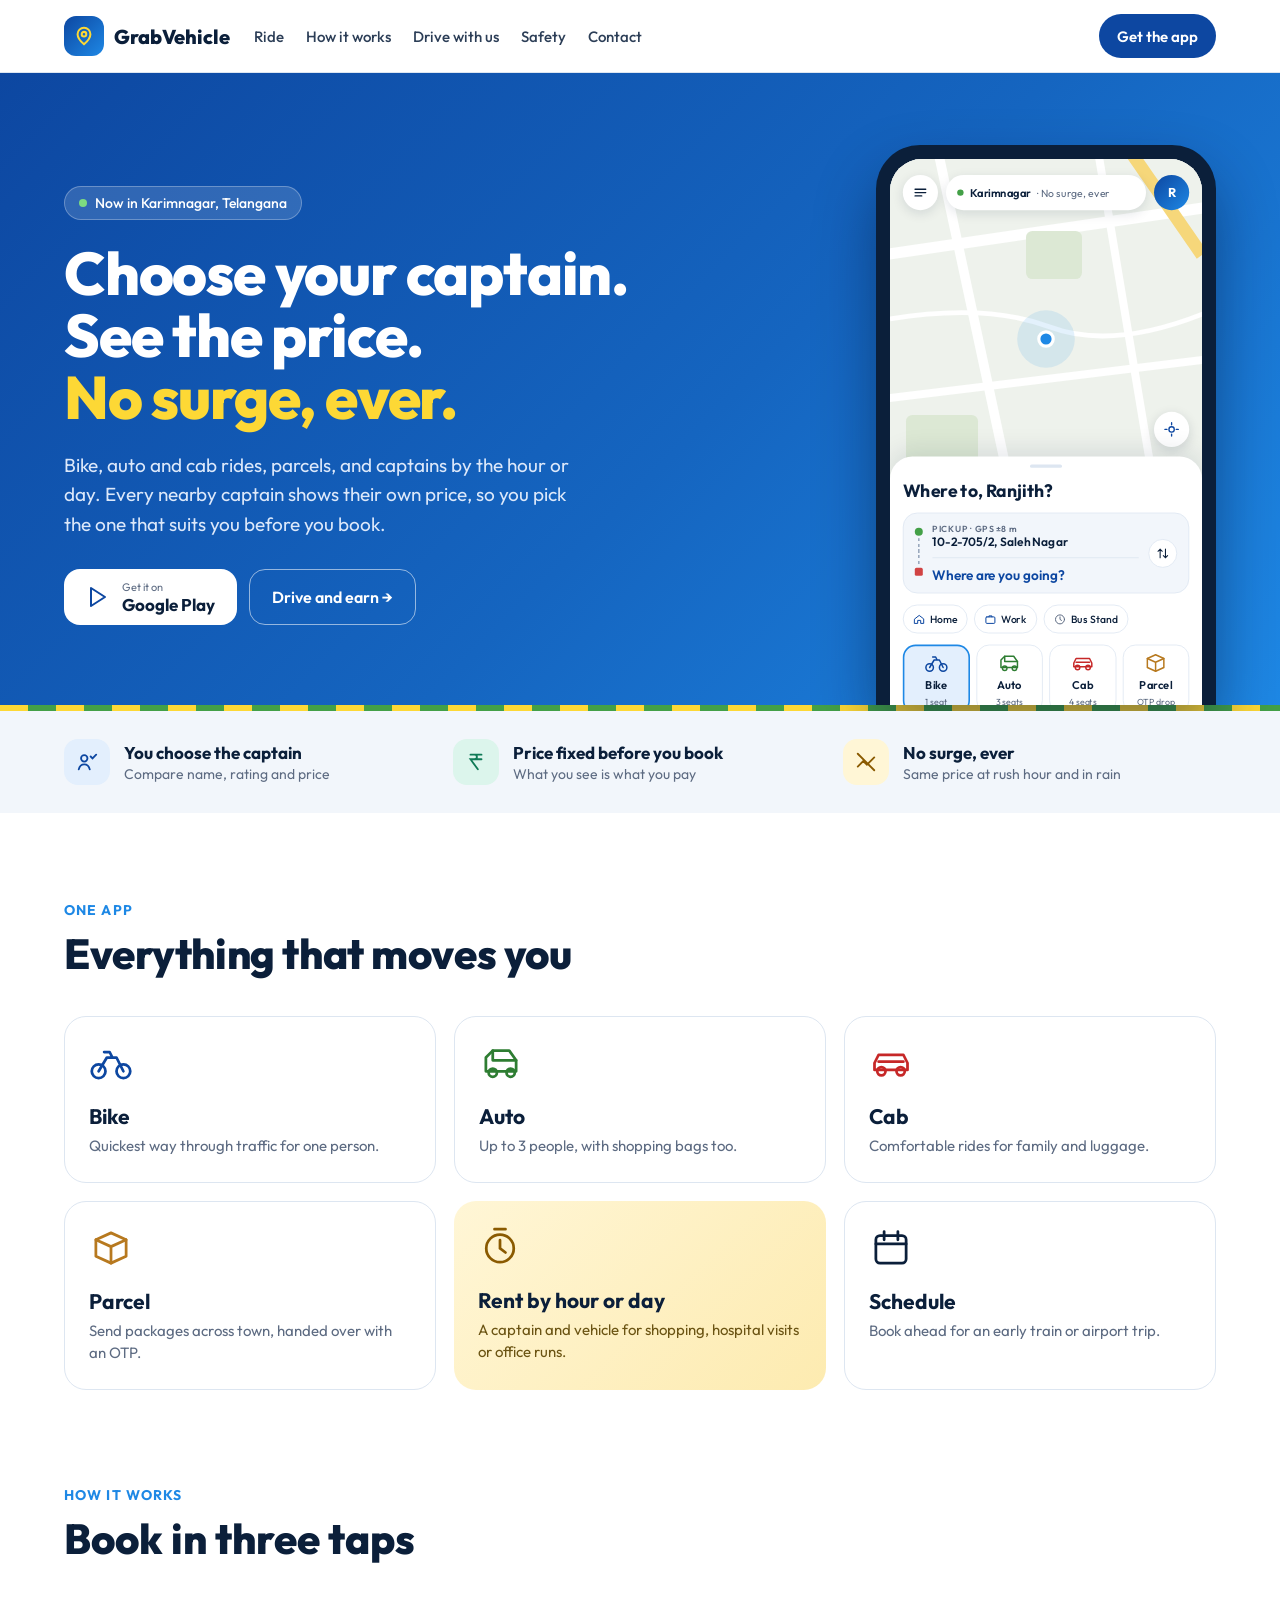
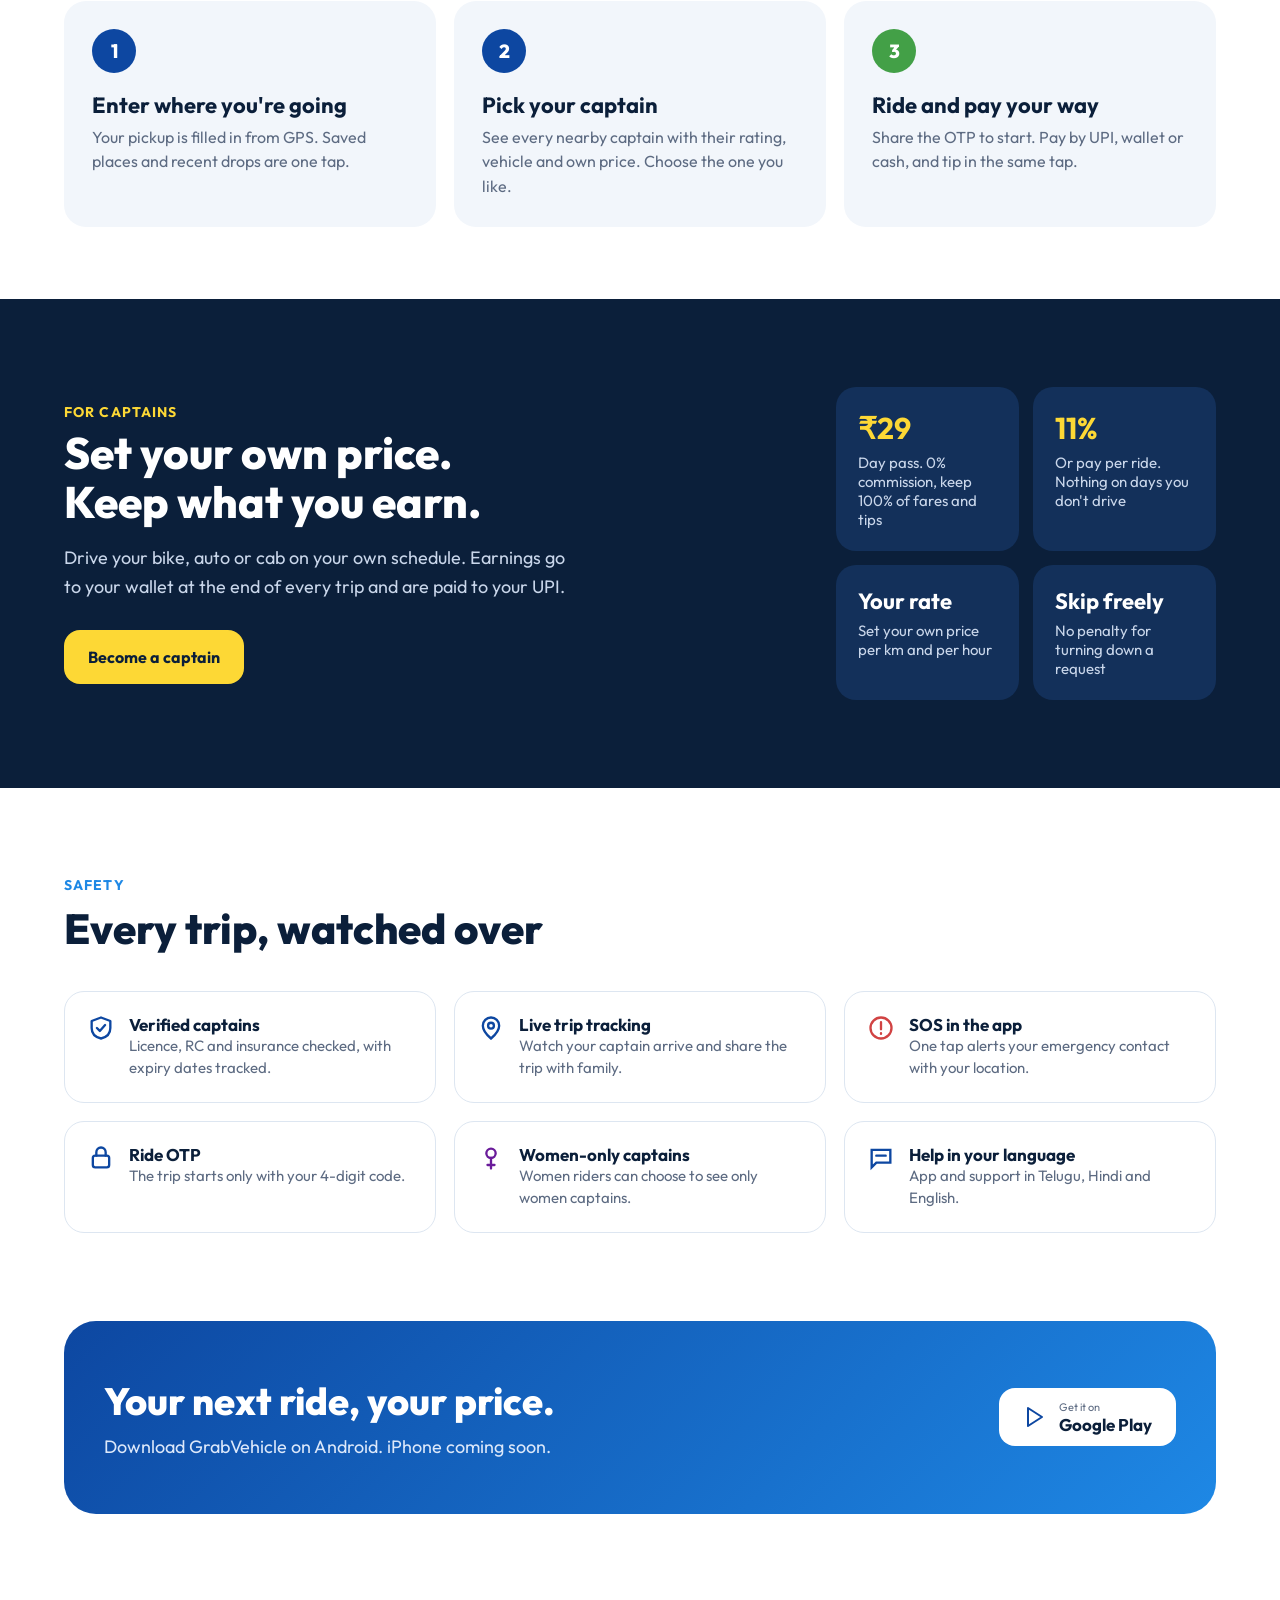
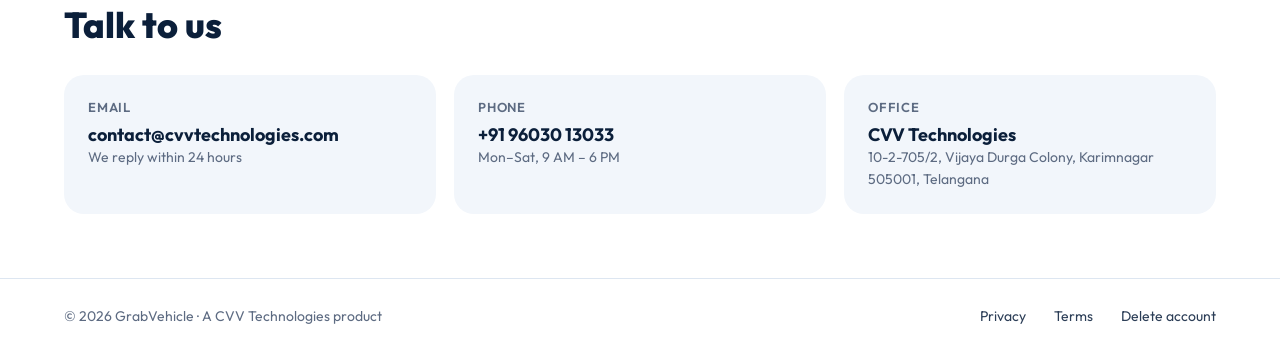
==== index.html @ 22716e47 "Add files via upload" ====
<!doctype html>
<html lang="en">
<head>
<meta charset="utf-8">
<meta name="viewport" content="width=device-width,initial-scale=1">
<title>GrabVehicle — choose your captain, see the price, no surge</title>
<meta name="description" content="Bike, auto and cab rides, parcels and captains by the hour or day in Karimnagar. Every captain shows their own price — no surge, ever.">
<meta property="og:title" content="GrabVehicle — choose your captain. No surge, ever.">
<meta property="og:description" content="Bike, auto, cab, parcel and hourly rentals in Karimnagar. See every captain's price before you book.">
<meta name="theme-color" content="#0D47A1">
<link rel="icon" href="data:image/svg+xml,%3Csvg xmlns='http://www.w3.org/2000/svg' viewBox='0 0 24 24'%3E%3Crect width='24' height='24' rx='6' fill='%230D47A1'/%3E%3Cpath d='M12 20s-6-5-6-9.5a6 6 0 0112 0C18 15 12 20 12 20z' fill='none' stroke='%23FDD835' stroke-width='2'/%3E%3C/svg%3E">
<link rel="preconnect" href="https://fonts.googleapis.com">
<link href="https://fonts.googleapis.com/css2?family=Outfit:wght@400;500;600;700;800&amp;display=swap" rel="stylesheet">
<style>
*{box-sizing:border-box}
html{scroll-behavior:smooth}
body{margin:0;background:#fff}
a{color:#0D47A1}a:hover{color:#0B1F3A}
a:focus-visible{outline:3px solid #FDD835;outline-offset:2px}
section[id]{scroll-margin-top:76px}
@media (max-width:720px){
  h1{font-size:40px!important}
  h2{font-size:32px!important}
  header nav{order:3;width:100%;gap:16px!important;overflow-x:auto;flex-wrap:nowrap!important}
  #download>div{padding:36px 24px!important}
}
</style>
</head>
<body>
<div style="font-family: Outfit, sans-serif; color: #0B1F3A; background: #FFFFFF; min-height: 100vh;">

  <!-- ===== NAV ===== -->
  <header style="position: sticky; top: 0; z-index: 5; background: rgba(255,255,255,.94); border-bottom: 1px solid #DDE6F1; backdrop-filter: blur(8px);">
    <div style="max-width: 1200px; margin: 0 auto; padding: 14px 24px; display: flex; align-items: center; gap: 24px; flex-wrap: wrap;">
      <a href="#home" style="display: flex; align-items: center; gap: 10px; text-decoration: none; color: #0B1F3A;">
        <span style="width: 40px; height: 40px; border-radius: 12px; background: linear-gradient(135deg,#0D47A1,#1E88E5); display: flex; align-items: center; justify-content: center;">
          <svg width="22" height="22" viewBox="0 0 24 24" fill="none" stroke="#FDD835" stroke-width="2.2" stroke-linecap="round" aria-hidden="true"><path d="M12 21s-7-6-7-11a7 7 0 0114 0c0 5-7 11-7 11z"></path><circle cx="12" cy="10" r="2.5"></circle></svg></span>
        <b style="font-size: 20px; font-weight: 800;">GrabVehicle</b></a>
      <nav aria-label="Main" style="display: flex; gap: 22px; flex-wrap: wrap; flex-grow: 1; font-size: 15px; font-weight: 500;">
        <a href="#services" style="text-decoration: none; color: #2C3E57;">Ride</a>
        <a href="#how" style="text-decoration: none; color: #2C3E57;">How it works</a>
        <a href="#captains" style="text-decoration: none; color: #2C3E57;">Drive with us</a>
        <a href="#safety" style="text-decoration: none; color: #2C3E57;">Safety</a>
        <a href="#contact" style="text-decoration: none; color: #2C3E57;">Contact</a>
      </nav>
      <a href="https://play.google.com/store/apps/details?id=com.cvv.grab_vehicle" style="height: 44px; padding: 0 18px; border-radius: 22px; background: #0D47A1; color: #FFFFFF; text-decoration: none; font-weight: 600; font-size: 15px; display: flex; align-items: center;">Get the app</a>
    </div>
  </header>

  <!-- ===== HERO ===== -->
  <section id="home" style="background: linear-gradient(135deg,#0D47A1 0%,#1565C0 55%,#1E88E5 100%); color: #FFFFFF; position: relative; overflow: hidden;">
    <div style="max-width: 1200px; margin: 0 auto; padding: 72px 24px 0; display: flex; flex-wrap: wrap; gap: 48px; align-items: flex-end;">
      <div style="flex: 999 1 460px; min-width: 0; padding-bottom: 80px;">
        <div style="display: inline-flex; align-items: center; gap: 8px; height: 34px; padding: 0 14px; border-radius: 17px; background: rgba(255,255,255,.14); border: 1px solid rgba(255,255,255,.28); font-size: 14px; font-weight: 500;">
          <span style="width: 8px; height: 8px; border-radius: 4px; background: #7CDB80;"></span>Now in Karimnagar, Telangana</div>
        <h1 style="margin: 22px 0 0; font-size: 60px; line-height: 1.04; font-weight: 800; letter-spacing: -.02em;">Choose your captain.<br>See the price.<br><span style="color: #FDD835;">No surge, ever.</span></h1>
        <p style="margin: 22px 0 0; font-size: 19px; line-height: 1.55; color: #DCE8FA; max-width: 520px;">Bike, auto and cab rides, parcels, and captains by the hour or day. Every nearby captain shows their own price, so you pick the one that suits you before you book.</p>
        <div style="display: flex; gap: 12px; flex-wrap: wrap; margin-top: 30px;">
          <a href="https://play.google.com/store/apps/details?id=com.cvv.grab_vehicle" style="height: 56px; padding: 0 22px; border-radius: 16px; background: #FFFFFF; color: #0B1F3A; text-decoration: none; display: flex; align-items: center; gap: 12px;">
            <svg width="24" height="24" viewBox="0 0 24 24" fill="none" stroke="#0D47A1" stroke-width="2" stroke-linejoin="round" aria-hidden="true"><path d="M5 3l14 9-14 9z"></path></svg>
            <span><span style="display: block; font-size: 11px; color: #5D6B82;">Get it on</span><b style="font-size: 17px;">Google Play</b></span></a>
          <a href="#captains" style="height: 56px; padding: 0 22px; border-radius: 16px; border: 1.5px solid rgba(255,255,255,.55); color: #FFFFFF; text-decoration: none; display: flex; align-items: center; font-weight: 600; font-size: 16px;">Drive and earn →</a>
        </div>
      </div>
      <div style="flex: 1 1 320px; display: flex; justify-content: center;">
        <div style="width: 340px; height: 560px; border-radius: 44px 44px 0 0; background: #0B1F3A; padding: 14px 14px 0; box-sizing: border-box; box-shadow: 0 30px 60px rgba(4,20,50,.45); overflow: hidden;">
          <div style="width: 312px; height: 546px; border-radius: 32px 32px 0 0; overflow: hidden; position: relative;">
            <div style="width: 390px; height: 844px; transform: scale(.8); transform-origin: top left;">
              <div aria-hidden="true"><div style="width: 390px; height: 844px; position: relative; overflow: hidden; background: #E9EEF5; font-family: Outfit, sans-serif; color: #0B1F3A;">

  <!-- map -->
  <div style="position: absolute; left: 0; top: 0; width: 390px; height: 400px; background: #E6ECE4;">
    <svg width="390" height="400" viewBox="0 0 390 400" aria-hidden="true" style="display: block;">
      <rect width="390" height="400" fill="#EEF2EC"></rect>
      <path d="M-10 120 L400 60" stroke="#FFFFFF" stroke-width="14"></path>
      <path d="M60 -10 L150 410" stroke="#FFFFFF" stroke-width="12"></path>
      <path d="M-10 300 L400 250" stroke="#FFFFFF" stroke-width="10"></path>
      <path d="M260 -10 L330 410" stroke="#FFFFFF" stroke-width="10"></path>
      <path d="M300 -10 L390 120" stroke="#F6D77A" stroke-width="16"></path>
      <path d="M0 200 Q120 180 200 210 T400 190" stroke="#FFFFFF" stroke-width="6" fill="none"></path>
      <rect x="170" y="90" width="70" height="60" rx="8" fill="#DCE8D4"></rect>
      <rect x="20" y="320" width="90" height="60" rx="8" fill="#DCE8D4"></rect>
      <circle cx="195" cy="225" r="36" fill="#1E88E5" fill-opacity="0.12"></circle>
      <circle cx="195" cy="225" r="9" fill="#1E88E5" stroke="#FFFFFF" stroke-width="4"></circle>
    </svg>
  </div>

  <!-- top bar -->
  <div style="position: absolute; left: 16px; right: 16px; top: 20px; display: flex; align-items: center; gap: 10px;">
    <div role="presentation" aria-label="Menu" style="width: 44px; height: 44px; border-radius: 22px; border: 0; background: #FFFFFF; box-shadow: 0 4px 14px rgba(11,31,58,.12); display: flex; align-items: center; justify-content: center;">
      <svg width="20" height="20" viewBox="0 0 24 24" fill="none" stroke="#0B1F3A" stroke-width="2" stroke-linecap="round" aria-hidden="true"><path d="M4 7h16M4 12h16M4 17h10"></path></svg>
    </div>
    <div style="flex-grow: 1; height: 44px; border-radius: 22px; background: #FFFFFF; box-shadow: 0 4px 14px rgba(11,31,58,.12); display: flex; align-items: center; gap: 8px; padding: 0 14px;">
      <span style="width: 8px; height: 8px; border-radius: 4px; background: #43A047;"></span>
      <span style="font-size: 14px; font-weight: 600;">Karimnagar</span>
      <span style="font-size: 13px; color: #5D6B82;">· No surge, ever</span>
    </div>
    <div style="width: 44px; height: 44px; border-radius: 22px; background: linear-gradient(135deg,#0D47A1,#1E88E5); color: #FFFFFF; display: flex; align-items: center; justify-content: center; font-weight: 700;">R</div>
  </div>

  <div role="presentation" aria-label="Use my location" style="position: absolute; right: 16px; top: 316px; width: 44px; height: 44px; border-radius: 22px; border: 0; background: #FFFFFF; box-shadow: 0 4px 14px rgba(11,31,58,.14); display: flex; align-items: center; justify-content: center;">
    <svg width="20" height="20" viewBox="0 0 24 24" fill="none" stroke="#0D47A1" stroke-width="2" stroke-linecap="round" aria-hidden="true"><circle cx="12" cy="12" r="4"></circle><path d="M12 2v3M12 19v3M2 12h3M19 12h3"></path></svg>
  </div>

  <!-- bottom sheet -->
  <div style="position: absolute; left: 0; right: 0; top: 372px; bottom: 0; background: #FFFFFF; border-radius: 28px 28px 0 0; box-shadow: 0 -8px 30px rgba(11,31,58,.10); display: flex; flex-direction: column; padding: 10px 16px 0; gap: 14px;">
    <div style="width: 40px; height: 4px; border-radius: 2px; background: #DDE6F1; align-self: center;"></div>
    <div style="font-size: 22px; font-weight: 700;">Where to, Ranjith?</div>

    <!-- pickup / drop card -->
    <div style="display: flex; gap: 12px; padding: 12px 14px; border-radius: 18px; background: #F2F6FB; border: 1px solid #DDE6F1;">
      <div style="display: flex; flex-direction: column; align-items: center; padding-top: 6px; gap: 3px;">
        <span style="width: 10px; height: 10px; border-radius: 5px; background: #43A047;"></span>
        <span style="width: 2px; height: 34px; background: repeating-linear-gradient(#9AA9BE 0 4px, transparent 4px 7px);"></span>
        <span style="width: 10px; height: 10px; border-radius: 2px; background: #d14343;"></span>
      </div>
      <div style="flex-grow: 1; display: flex; flex-direction: column; gap: 10px;">
        <div>
          <div style="font-size: 11px; font-weight: 600; letter-spacing: .06em; color: #5D6B82;">PICKUP · GPS ±8 m</div>
          <div style="font-size: 15px; font-weight: 600;">10-2-705/2, Saleh Nagar</div>
        </div>
        <div style="height: 1px; background: #DDE6F1;"></div>
        <div style="font-size: 17px; font-weight: 600; color: #0D47A1;">Where are you going?</div>
      </div>
      <div role="presentation" aria-label="Swap pickup and drop" style="align-self: center; width: 36px; height: 36px; border-radius: 18px; border: 1px solid #DDE6F1; background: #FFFFFF; display: flex; align-items: center; justify-content: center;">
        <svg width="16" height="16" viewBox="0 0 24 24" fill="none" stroke="#0B1F3A" stroke-width="2" stroke-linecap="round" aria-hidden="true"><path d="M7 4v16M3 8l4-4 4 4M17 20V4M21 16l-4 4-4-4"></path></svg>
      </div>
    </div>

    <!-- saved chips -->
    <div style="display: flex; gap: 8px;">
      <div role="presentation" style="height: 36px; padding: 0 12px; border-radius: 18px; border: 1px solid #DDE6F1; background: #FFFFFF; display: flex; align-items: center; gap: 6px; font: 500 13px Outfit, sans-serif; color: #0B1F3A;">
        <svg width="15" height="15" viewBox="0 0 24 24" fill="none" stroke="#0D47A1" stroke-width="2" stroke-linecap="round" stroke-linejoin="round" aria-hidden="true"><path d="M3 11l9-7 9 7v9h-6v-6H9v6H3z"></path></svg>Home</div>
      <div role="presentation" style="height: 36px; padding: 0 12px; border-radius: 18px; border: 1px solid #DDE6F1; background: #FFFFFF; display: flex; align-items: center; gap: 6px; font: 500 13px Outfit, sans-serif; color: #0B1F3A;">
        <svg width="15" height="15" viewBox="0 0 24 24" fill="none" stroke="#0D47A1" stroke-width="2" stroke-linecap="round" stroke-linejoin="round" aria-hidden="true"><rect x="3" y="7" width="18" height="13" rx="2"></rect><path d="M9 7V5h6v2"></path></svg>Work</div>
      <div role="presentation" style="height: 36px; padding: 0 12px; border-radius: 18px; border: 1px solid #DDE6F1; background: #FFFFFF; display: flex; align-items: center; gap: 6px; font: 500 13px Outfit, sans-serif; color: #0B1F3A;">
        <svg width="15" height="15" viewBox="0 0 24 24" fill="none" stroke="#5D6B82" stroke-width="2" stroke-linecap="round" aria-hidden="true"><circle cx="12" cy="12" r="9"></circle><path d="M12 7v5l3 2"></path></svg>Bus Stand</div>
    </div>

    <!-- vehicles -->
    <div style="display: grid; grid-template-columns: repeat(4, minmax(0, 1fr)); gap: 8px;">
      <div role="presentation" style="height: 86px; border-radius: 16px; border: 2px solid #1E88E5; background: #E3EFFD; display: flex; flex-direction: column; align-items: center; justify-content: center; gap: 4px; font-family: Outfit, sans-serif; color: #0B1F3A;">
        <svg width="30" height="30" viewBox="0 0 32 32" fill="none" stroke="#0D47A1" stroke-width="2" stroke-linecap="round" stroke-linejoin="round" aria-hidden="true"><circle cx="7" cy="22" r="5"></circle><circle cx="25" cy="22" r="5"></circle><path d="M7 22l6-10h7l5 10M17 12l-2-4h-4"></path></svg>
        <span style="font-size: 14px; font-weight: 600;">Bike</span><span style="font-size: 11px; color: #5D6B82;">1 seat</span></div>
      <div role="presentation" style="height: 86px; border-radius: 16px; border: 1px solid #DDE6F1; background: #FFFFFF; display: flex; flex-direction: column; align-items: center; justify-content: center; gap: 4px; font-family: Outfit, sans-serif; color: #0B1F3A;">
        <svg width="30" height="30" viewBox="0 0 32 32" fill="none" stroke="#2E7D32" stroke-width="2" stroke-linecap="round" stroke-linejoin="round" aria-hidden="true"><path d="M5 22V12l5-5h12l5 7v8z"></path><circle cx="10" cy="23" r="3"></circle><circle cx="23" cy="23" r="3"></circle><path d="M10 7v7h17"></path></svg>
        <span style="font-size: 14px; font-weight: 600;">Auto</span><span style="font-size: 11px; color: #5D6B82;">3 seats</span></div>
      <div role="presentation" style="height: 86px; border-radius: 16px; border: 1px solid #DDE6F1; background: #FFFFFF; display: flex; flex-direction: column; align-items: center; justify-content: center; gap: 4px; font-family: Outfit, sans-serif; color: #0B1F3A;">
        <svg width="30" height="30" viewBox="0 0 32 32" fill="none" stroke="#C62828" stroke-width="2" stroke-linecap="round" stroke-linejoin="round" aria-hidden="true"><path d="M4 21v-5l3-6h18l3 6v5z"></path><circle cx="9" cy="22" r="3"></circle><circle cx="23" cy="22" r="3"></circle><path d="M7 15h18"></path></svg>
        <span style="font-size: 14px; font-weight: 600;">Cab</span><span style="font-size: 11px; color: #5D6B82;">4 seats</span></div>
      <div role="presentation" style="height: 86px; border-radius: 16px; border: 1px solid #DDE6F1; background: #FFFFFF; display: flex; flex-direction: column; align-items: center; justify-content: center; gap: 4px; font-family: Outfit, sans-serif; color: #0B1F3A;">
        <svg width="30" height="30" viewBox="0 0 32 32" fill="none" stroke="#B7791F" stroke-width="2" stroke-linecap="round" stroke-linejoin="round" aria-hidden="true"><path d="M5 10l11-5 11 5v12l-11 5-11-5z"></path><path d="M5 10l11 5 11-5M16 15v12"></path></svg>
        <span style="font-size: 14px; font-weight: 600;">Parcel</span><span style="font-size: 11px; color: #5D6B82;">OTP drop</span></div>
    </div>

    <!-- rent strip -->
    <div role="presentation" style="height: 52px; border-radius: 16px; border: 0; background: linear-gradient(90deg,#FFF6D6,#FDEBB0); display: flex; align-items: center; gap: 10px; padding: 0 14px; font-family: Outfit, sans-serif; color: #0B1F3A; text-align: left;">
      <svg width="22" height="22" viewBox="0 0 24 24" fill="none" stroke="#8A5A00" stroke-width="2" stroke-linecap="round" aria-hidden="true"><circle cx="12" cy="13" r="8"></circle><path d="M12 9v4l2 2M9 2h6"></path></svg>
      <span style="flex-grow: 1;"><b style="font-size: 14px;">Rent a captain by hour or day</b><br><span style="font-size: 12px; color: #6B5413;">Shopping, hospital, office runs</span></span>
      <svg width="18" height="18" viewBox="0 0 24 24" fill="none" stroke="#8A5A00" stroke-width="2" stroke-linecap="round" aria-hidden="true"><path d="M9 6l6 6-6 6"></path></svg>
    </div>
  </div>

  <!-- tab bar -->
  <div style="position: absolute; left: 0; right: 0; bottom: 0; height: 72px; background: #FFFFFF; border-top: 1px solid #DDE6F1; display: grid; grid-template-columns: repeat(4, minmax(0, 1fr));">
    <span style="display: flex; flex-direction: column; align-items: center; justify-content: center; gap: 3px; text-decoration: none; color: #0D47A1; font-size: 12px; font-weight: 600;">
      <span style="width: 52px; height: 30px; border-radius: 15px; background: #E3EFFD; display: flex; align-items: center; justify-content: center;"><svg width="20" height="20" viewBox="0 0 24 24" fill="none" stroke="#0D47A1" stroke-width="2" stroke-linecap="round" stroke-linejoin="round" aria-hidden="true"><path d="M3 11l9-7 9 7v9h-6v-6H9v6H3z"></path></svg></span>Ride</span>
    <span style="display: flex; flex-direction: column; align-items: center; justify-content: center; gap: 3px; text-decoration: none; color: #5D6B82; font-size: 12px;">
      <span style="height: 30px; display: flex; align-items: center;"><svg width="20" height="20" viewBox="0 0 24 24" fill="none" stroke="#5D6B82" stroke-width="2" stroke-linecap="round" aria-hidden="true"><circle cx="6" cy="6" r="3"></circle><circle cx="18" cy="18" r="3"></circle><path d="M9 6h6a3 3 0 010 6H9a3 3 0 000 6h6"></path></svg></span>Trips</span>
    <span style="display: flex; flex-direction: column; align-items: center; justify-content: center; gap: 3px; text-decoration: none; color: #5D6B82; font-size: 12px;">
      <span style="height: 30px; display: flex; align-items: center;"><svg width="20" height="20" viewBox="0 0 24 24" fill="none" stroke="#5D6B82" stroke-width="2" stroke-linecap="round" aria-hidden="true"><rect x="3" y="6" width="18" height="13" rx="3"></rect><path d="M16 12h2M3 10h18"></path></svg></span>Wallet</span>
    <span style="display: flex; flex-direction: column; align-items: center; justify-content: center; gap: 3px; text-decoration: none; color: #5D6B82; font-size: 12px;">
      <span style="height: 30px; display: flex; align-items: center;"><svg width="20" height="20" viewBox="0 0 24 24" fill="none" stroke="#5D6B82" stroke-width="2" stroke-linecap="round" aria-hidden="true"><circle cx="12" cy="8" r="4"></circle><path d="M4 21c1-4 4-6 8-6s7 2 8 6"></path></svg></span>Account</span>
  </div>
</div></div>
            </div>
          </div>
        </div>
      </div>
    </div>
    <div style="height: 6px; background: repeating-linear-gradient(90deg,#FDD835 0 28px,#43A047 28px 56px);"></div>
  </section>

  <!-- ===== PROMISES ===== -->
  <section style="background: #F2F6FB;">
    <div style="max-width: 1200px; margin: 0 auto; padding: 28px 24px; display: grid; grid-template-columns: repeat(auto-fit, minmax(240px, 1fr)); gap: 16px;">
      <div style="display: flex; gap: 14px; align-items: center;">
        <span style="width: 46px; height: 46px; flex-shrink: 0; border-radius: 14px; background: #E3EFFD; display: flex; align-items: center; justify-content: center;"><svg width="22" height="22" viewBox="0 0 24 24" fill="none" stroke="#0D47A1" stroke-width="2" stroke-linecap="round" aria-hidden="true"><circle cx="9" cy="8" r="3.5"></circle><path d="M3 20c.8-3.5 3.2-5.5 6-5.5s5.2 2 6 5.5M16 6l2 2 4-4"></path></svg></span>
        <span><b style="font-size: 17px;">You choose the captain</b><br><span style="font-size: 14px; color: #5D6B82;">Compare name, rating and price</span></span></div>
      <div style="display: flex; gap: 14px; align-items: center;">
        <span style="width: 46px; height: 46px; flex-shrink: 0; border-radius: 14px; background: #dcf5ec; display: flex; align-items: center; justify-content: center;"><svg width="22" height="22" viewBox="0 0 24 24" fill="none" stroke="#0f7a56" stroke-width="2" stroke-linecap="round" aria-hidden="true"><path d="M6 4h12M6 9h12M10 4c4 0 4 5 0 5H6l8 11"></path></svg></span>
        <span><b style="font-size: 17px;">Price fixed before you book</b><br><span style="font-size: 14px; color: #5D6B82;">What you see is what you pay</span></span></div>
      <div style="display: flex; gap: 14px; align-items: center;">
        <span style="width: 46px; height: 46px; flex-shrink: 0; border-radius: 14px; background: #FFF6D6; display: flex; align-items: center; justify-content: center;"><svg width="22" height="22" viewBox="0 0 24 24" fill="none" stroke="#8A5A00" stroke-width="2" stroke-linecap="round" aria-hidden="true"><path d="M3 17l6-6 4 4 8-8"></path><path d="M3 3l18 18"></path></svg></span>
        <span><b style="font-size: 17px;">No surge, ever</b><br><span style="font-size: 14px; color: #5D6B82;">Same price at rush hour and in rain</span></span></div>
    </div>
  </section>

  <!-- ===== SERVICES ===== -->
  <section id="services" style="max-width: 1200px; margin: 0 auto; padding: 88px 24px 24px;">
    <div style="font-size: 14px; font-weight: 700; letter-spacing: .08em; color: #1E88E5;">ONE APP</div>
    <h2 style="margin: 8px 0 0; font-size: 42px; font-weight: 800; letter-spacing: -.01em;">Everything that moves you</h2>
    <div style="margin-top: 36px; display: grid; grid-template-columns: repeat(auto-fit, minmax(300px, 1fr)); gap: 18px;">
      <div style="padding: 24px; border-radius: 22px; border: 1px solid #DDE6F1; background: #FFFFFF;">
        <svg width="44" height="44" viewBox="0 0 32 32" fill="none" stroke="#0D47A1" stroke-width="2" stroke-linecap="round" stroke-linejoin="round" aria-hidden="true"><circle cx="7" cy="22" r="5"></circle><circle cx="25" cy="22" r="5"></circle><path d="M7 22l6-10h7l5 10M17 12l-2-4h-4"></path></svg>
        <h3 style="margin: 14px 0 6px; font-size: 21px;">Bike</h3><p style="margin: 0; font-size: 15px; line-height: 1.5; color: #5D6B82;">Quickest way through traffic for one person.</p></div>
      <div style="padding: 24px; border-radius: 22px; border: 1px solid #DDE6F1; background: #FFFFFF;">
        <svg width="44" height="44" viewBox="0 0 32 32" fill="none" stroke="#2E7D32" stroke-width="2" stroke-linecap="round" stroke-linejoin="round" aria-hidden="true"><path d="M5 22V12l5-5h12l5 7v8z"></path><circle cx="10" cy="23" r="3"></circle><circle cx="23" cy="23" r="3"></circle><path d="M10 7v7h17"></path></svg>
        <h3 style="margin: 14px 0 6px; font-size: 21px;">Auto</h3><p style="margin: 0; font-size: 15px; line-height: 1.5; color: #5D6B82;">Up to 3 people, with shopping bags too.</p></div>
      <div style="padding: 24px; border-radius: 22px; border: 1px solid #DDE6F1; background: #FFFFFF;">
        <svg width="44" height="44" viewBox="0 0 32 32" fill="none" stroke="#C62828" stroke-width="2" stroke-linecap="round" stroke-linejoin="round" aria-hidden="true"><path d="M4 21v-5l3-6h18l3 6v5z"></path><circle cx="9" cy="22" r="3"></circle><circle cx="23" cy="22" r="3"></circle><path d="M7 15h18"></path></svg>
        <h3 style="margin: 14px 0 6px; font-size: 21px;">Cab</h3><p style="margin: 0; font-size: 15px; line-height: 1.5; color: #5D6B82;">Comfortable rides for family and luggage.</p></div>
      <div style="padding: 24px; border-radius: 22px; border: 1px solid #DDE6F1; background: #FFFFFF;">
        <svg width="44" height="44" viewBox="0 0 32 32" fill="none" stroke="#B7791F" stroke-width="2" stroke-linecap="round" stroke-linejoin="round" aria-hidden="true"><path d="M5 10l11-5 11 5v12l-11 5-11-5z"></path><path d="M5 10l11 5 11-5M16 15v12"></path></svg>
        <h3 style="margin: 14px 0 6px; font-size: 21px;">Parcel</h3><p style="margin: 0; font-size: 15px; line-height: 1.5; color: #5D6B82;">Send packages across town, handed over with an OTP.</p></div>
      <div style="padding: 24px; border-radius: 22px; border: 0; background: linear-gradient(135deg,#FFF6D6,#FDEBB0);">
        <svg width="44" height="44" viewBox="0 0 32 32" fill="none" stroke="#8A5A00" stroke-width="2" stroke-linecap="round" aria-hidden="true"><circle cx="16" cy="17" r="10"></circle><path d="M16 11v6l4 3M12 3h8"></path></svg>
        <h3 style="margin: 14px 0 6px; font-size: 21px;">Rent by hour or day</h3><p style="margin: 0; font-size: 15px; line-height: 1.5; color: #6B5413;">A captain and vehicle for shopping, hospital visits or office runs.</p></div>
      <div style="padding: 24px; border-radius: 22px; border: 1px solid #DDE6F1; background: #FFFFFF;">
        <svg width="44" height="44" viewBox="0 0 32 32" fill="none" stroke="#0B1F3A" stroke-width="2" stroke-linecap="round" aria-hidden="true"><rect x="5" y="7" width="22" height="20" rx="3"></rect><path d="M5 13h22M11 4v6M21 4v6"></path></svg>
        <h3 style="margin: 14px 0 6px; font-size: 21px;">Schedule</h3><p style="margin: 0; font-size: 15px; line-height: 1.5; color: #5D6B82;">Book ahead for an early train or airport trip.</p></div>
    </div>
  </section>

  <!-- ===== HOW IT WORKS ===== -->
  <section id="how" style="max-width: 1200px; margin: 0 auto; padding: 72px 24px;">
    <div style="font-size: 14px; font-weight: 700; letter-spacing: .08em; color: #1E88E5;">HOW IT WORKS</div>
    <h2 style="margin: 8px 0 0; font-size: 42px; font-weight: 800;">Book in three taps</h2>
    <div style="margin-top: 36px; display: grid; grid-template-columns: repeat(auto-fit, minmax(280px, 1fr)); gap: 18px;">
      <div style="padding: 28px; border-radius: 22px; background: #F2F6FB;">
        <span style="width: 44px; height: 44px; border-radius: 22px; background: #0D47A1; color: #FFFFFF; display: flex; align-items: center; justify-content: center; font-weight: 800; font-size: 19px;">1</span>
        <h3 style="margin: 18px 0 6px; font-size: 22px;">Enter where you're going</h3><p style="margin: 0; font-size: 16px; line-height: 1.55; color: #5D6B82;">Your pickup is filled in from GPS. Saved places and recent drops are one tap.</p></div>
      <div style="padding: 28px; border-radius: 22px; background: #F2F6FB;">
        <span style="width: 44px; height: 44px; border-radius: 22px; background: #0D47A1; color: #FFFFFF; display: flex; align-items: center; justify-content: center; font-weight: 800; font-size: 19px;">2</span>
        <h3 style="margin: 18px 0 6px; font-size: 22px;">Pick your captain</h3><p style="margin: 0; font-size: 16px; line-height: 1.55; color: #5D6B82;">See every nearby captain with their rating, vehicle and own price. Choose the one you like.</p></div>
      <div style="padding: 28px; border-radius: 22px; background: #F2F6FB;">
        <span style="width: 44px; height: 44px; border-radius: 22px; background: #43A047; color: #FFFFFF; display: flex; align-items: center; justify-content: center; font-weight: 800; font-size: 19px;">3</span>
        <h3 style="margin: 18px 0 6px; font-size: 22px;">Ride and pay your way</h3><p style="margin: 0; font-size: 16px; line-height: 1.55; color: #5D6B82;">Share the OTP to start. Pay by UPI, wallet or cash, and tip in the same tap.</p></div>
    </div>
  </section>

  <!-- ===== CAPTAINS ===== -->
  <section id="captains" style="background: #0B1F3A; color: #FFFFFF;">
    <div style="max-width: 1200px; margin: 0 auto; padding: 88px 24px; display: flex; flex-wrap: wrap; gap: 48px; align-items: center;">
      <div style="flex: 999 1 420px; min-width: 0;">
        <div style="font-size: 14px; font-weight: 700; letter-spacing: .08em; color: #FDD835;">FOR CAPTAINS</div>
        <h2 style="margin: 8px 0 0; font-size: 44px; font-weight: 800; line-height: 1.1;">Set your own price.<br>Keep what you earn.</h2>
        <p style="margin: 18px 0 0; font-size: 18px; line-height: 1.6; color: #C9D6EA; max-width: 520px;">Drive your bike, auto or cab on your own schedule. Earnings go to your wallet at the end of every trip and are paid to your UPI.</p>
        <a href="https://play.google.com/store/apps/details?id=com.cvv.grab_vehicle" style="margin-top: 28px; height: 54px; padding: 0 24px; border-radius: 16px; background: #FDD835; color: #0B1F3A; text-decoration: none; font-weight: 700; font-size: 16px; display: inline-flex; align-items: center;">Become a captain</a>
      </div>
      <div style="flex: 1 1 380px; display: grid; grid-template-columns: repeat(2, minmax(0, 1fr)); gap: 14px;">
        <div style="padding: 22px; border-radius: 20px; background: #13305A;"><b style="font-size: 30px; color: #FDD835;">₹29</b><div style="margin-top: 6px; font-size: 15px; color: #C9D6EA;">Day pass. 0% commission, keep 100% of fares and tips</div></div>
        <div style="padding: 22px; border-radius: 20px; background: #13305A;"><b style="font-size: 30px; color: #FDD835;">11%</b><div style="margin-top: 6px; font-size: 15px; color: #C9D6EA;">Or pay per ride. Nothing on days you don't drive</div></div>
        <div style="padding: 22px; border-radius: 20px; background: #13305A;"><b style="font-size: 22px;">Your rate</b><div style="margin-top: 6px; font-size: 15px; color: #C9D6EA;">Set your own price per km and per hour</div></div>
        <div style="padding: 22px; border-radius: 20px; background: #13305A;"><b style="font-size: 22px;">Skip freely</b><div style="margin-top: 6px; font-size: 15px; color: #C9D6EA;">No penalty for turning down a request</div></div>
      </div>
    </div>
  </section>

  <!-- ===== SAFETY ===== -->
  <section id="safety" style="max-width: 1200px; margin: 0 auto; padding: 88px 24px;">
    <div style="font-size: 14px; font-weight: 700; letter-spacing: .08em; color: #1E88E5;">SAFETY</div>
    <h2 style="margin: 8px 0 0; font-size: 42px; font-weight: 800;">Every trip, watched over</h2>
    <div style="margin-top: 36px; display: grid; grid-template-columns: repeat(auto-fit, minmax(300px, 1fr)); gap: 18px;">
      <div style="display: flex; gap: 14px; padding: 22px; border-radius: 20px; border: 1px solid #DDE6F1;"><svg width="28" height="28" viewBox="0 0 24 24" fill="none" stroke="#0D47A1" stroke-width="2" stroke-linecap="round" stroke-linejoin="round" aria-hidden="true" style="flex-shrink: 0;"><path d="M12 3l8 3v6c0 5-3.5 8-8 9-4.5-1-8-4-8-9V6z"></path><path d="M8.5 12l2.5 2.5 4.5-5"></path></svg><span><b style="font-size: 17px;">Verified captains</b><br><span style="font-size: 15px; color: #5D6B82; line-height: 1.5;">Licence, RC and insurance checked, with expiry dates tracked.</span></span></div>
      <div style="display: flex; gap: 14px; padding: 22px; border-radius: 20px; border: 1px solid #DDE6F1;"><svg width="28" height="28" viewBox="0 0 24 24" fill="none" stroke="#0D47A1" stroke-width="2" stroke-linecap="round" aria-hidden="true" style="flex-shrink: 0;"><path d="M12 21s-7-6-7-11a7 7 0 0114 0c0 5-7 11-7 11z"></path><circle cx="12" cy="10" r="2.5"></circle></svg><span><b style="font-size: 17px;">Live trip tracking</b><br><span style="font-size: 15px; color: #5D6B82; line-height: 1.5;">Watch your captain arrive and share the trip with family.</span></span></div>
      <div style="display: flex; gap: 14px; padding: 22px; border-radius: 20px; border: 1px solid #DDE6F1;"><svg width="28" height="28" viewBox="0 0 24 24" fill="none" stroke="#d14343" stroke-width="2" stroke-linecap="round" aria-hidden="true" style="flex-shrink: 0;"><circle cx="12" cy="12" r="9"></circle><path d="M12 7v6M12 16.5v.5"></path></svg><span><b style="font-size: 17px;">SOS in the app</b><br><span style="font-size: 15px; color: #5D6B82; line-height: 1.5;">One tap alerts your emergency contact with your location.</span></span></div>
      <div style="display: flex; gap: 14px; padding: 22px; border-radius: 20px; border: 1px solid #DDE6F1;"><svg width="28" height="28" viewBox="0 0 24 24" fill="none" stroke="#0D47A1" stroke-width="2" stroke-linecap="round" aria-hidden="true" style="flex-shrink: 0;"><rect x="5" y="10" width="14" height="10" rx="2"></rect><path d="M8 10V7a4 4 0 018 0v3"></path></svg><span><b style="font-size: 17px;">Ride OTP</b><br><span style="font-size: 15px; color: #5D6B82; line-height: 1.5;">The trip starts only with your 4-digit code.</span></span></div>
      <div style="display: flex; gap: 14px; padding: 22px; border-radius: 20px; border: 1px solid #DDE6F1;"><svg width="28" height="28" viewBox="0 0 24 24" fill="none" stroke="#6A1B9A" stroke-width="2" stroke-linecap="round" aria-hidden="true" style="flex-shrink: 0;"><circle cx="12" cy="8" r="4"></circle><path d="M12 12v9M9 18h6"></path></svg><span><b style="font-size: 17px;">Women-only captains</b><br><span style="font-size: 15px; color: #5D6B82; line-height: 1.5;">Women riders can choose to see only women captains.</span></span></div>
      <div style="display: flex; gap: 14px; padding: 22px; border-radius: 20px; border: 1px solid #DDE6F1;"><svg width="28" height="28" viewBox="0 0 24 24" fill="none" stroke="#0D47A1" stroke-width="2" stroke-linecap="round" aria-hidden="true" style="flex-shrink: 0;"><path d="M4 5h16v11H8l-4 4z"></path><path d="M8 10h8"></path></svg><span><b style="font-size: 17px;">Help in your language</b><br><span style="font-size: 15px; color: #5D6B82; line-height: 1.5;">App and support in Telugu, Hindi and English.</span></span></div>
    </div>
  </section>

  <!-- ===== DOWNLOAD ===== -->
  <section id="download" style="padding: 0 24px;">
    <div style="max-width: 1152px; margin: 0 auto; border-radius: 32px; background: linear-gradient(135deg,#0D47A1,#1E88E5); color: #FFFFFF; padding: 56px 40px; display: flex; flex-wrap: wrap; gap: 24px; align-items: center; justify-content: space-between;">
      <div style="min-width: 0; flex: 1 1 400px;">
        <h2 style="margin: 0; font-size: 38px; font-weight: 800;">Your next ride, your price.</h2>
        <p style="margin: 10px 0 0; font-size: 18px; color: #DCE8FA;">Download GrabVehicle on Android. iPhone coming soon.</p></div>
      <a href="https://play.google.com/store/apps/details?id=com.cvv.grab_vehicle" style="height: 58px; padding: 0 24px; border-radius: 16px; background: #FFFFFF; color: #0B1F3A; text-decoration: none; display: flex; align-items: center; gap: 12px;">
        <svg width="24" height="24" viewBox="0 0 24 24" fill="none" stroke="#0D47A1" stroke-width="2" stroke-linejoin="round" aria-hidden="true"><path d="M5 3l14 9-14 9z"></path></svg>
        <span><span style="display: block; font-size: 11px; color: #5D6B82;">Get it on</span><b style="font-size: 17px;">Google Play</b></span></a>
    </div>
  </section>

  <!-- ===== CONTACT ===== -->
  <section id="contact" style="max-width: 1200px; margin: 0 auto; padding: 88px 24px 64px;">
    <h2 style="margin: 0; font-size: 36px; font-weight: 800;">Talk to us</h2>
    <div style="margin-top: 28px; display: grid; grid-template-columns: repeat(auto-fit, minmax(260px, 1fr)); gap: 18px;">
      <a href="mailto:contact@cvvtechnologies.com" style="padding: 24px; border-radius: 20px; background: #F2F6FB; text-decoration: none; color: #0B1F3A;"><div style="font-size: 13px; font-weight: 600; color: #5D6B82; letter-spacing: .06em;">EMAIL</div><b style="display: block; margin-top: 8px; font-size: 18px;">contact@cvvtechnologies.com</b><span style="font-size: 14px; color: #5D6B82;">We reply within 24 hours</span></a>
      <a href="tel:+919603013033" style="padding: 24px; border-radius: 20px; background: #F2F6FB; text-decoration: none; color: #0B1F3A;"><div style="font-size: 13px; font-weight: 600; color: #5D6B82; letter-spacing: .06em;">PHONE</div><b style="display: block; margin-top: 8px; font-size: 18px;">+91 96030 13033</b><span style="font-size: 14px; color: #5D6B82;">Mon–Sat, 9 AM – 6 PM</span></a>
      <div style="padding: 24px; border-radius: 20px; background: #F2F6FB;"><div style="font-size: 13px; font-weight: 600; color: #5D6B82; letter-spacing: .06em;">OFFICE</div><b style="display: block; margin-top: 8px; font-size: 18px;">CVV Technologies</b><span style="font-size: 14px; color: #5D6B82; line-height: 1.5;">10-2-705/2, Vijaya Durga Colony, Karimnagar 505001, Telangana</span></div>
    </div>
  </section>

  <!-- ===== FOOTER ===== -->
  <footer style="border-top: 1px solid #DDE6F1;">
    <div style="max-width: 1200px; margin: 0 auto; padding: 28px 24px; display: flex; flex-wrap: wrap; gap: 16px 28px; align-items: center; font-size: 14px; color: #5D6B82;">
      <span style="flex-grow: 1;">© 2026 GrabVehicle · A CVV Technologies product</span>
      <a href="privacy/" style="color: #2C3E57; text-decoration: none;">Privacy</a>
      <a href="terms/" style="color: #2C3E57; text-decoration: none;">Terms</a>
      <a href="delete-account/" style="color: #2C3E57; text-decoration: none;">Delete account</a>
    </div>
  </footer>
</div>
</body>
</html>
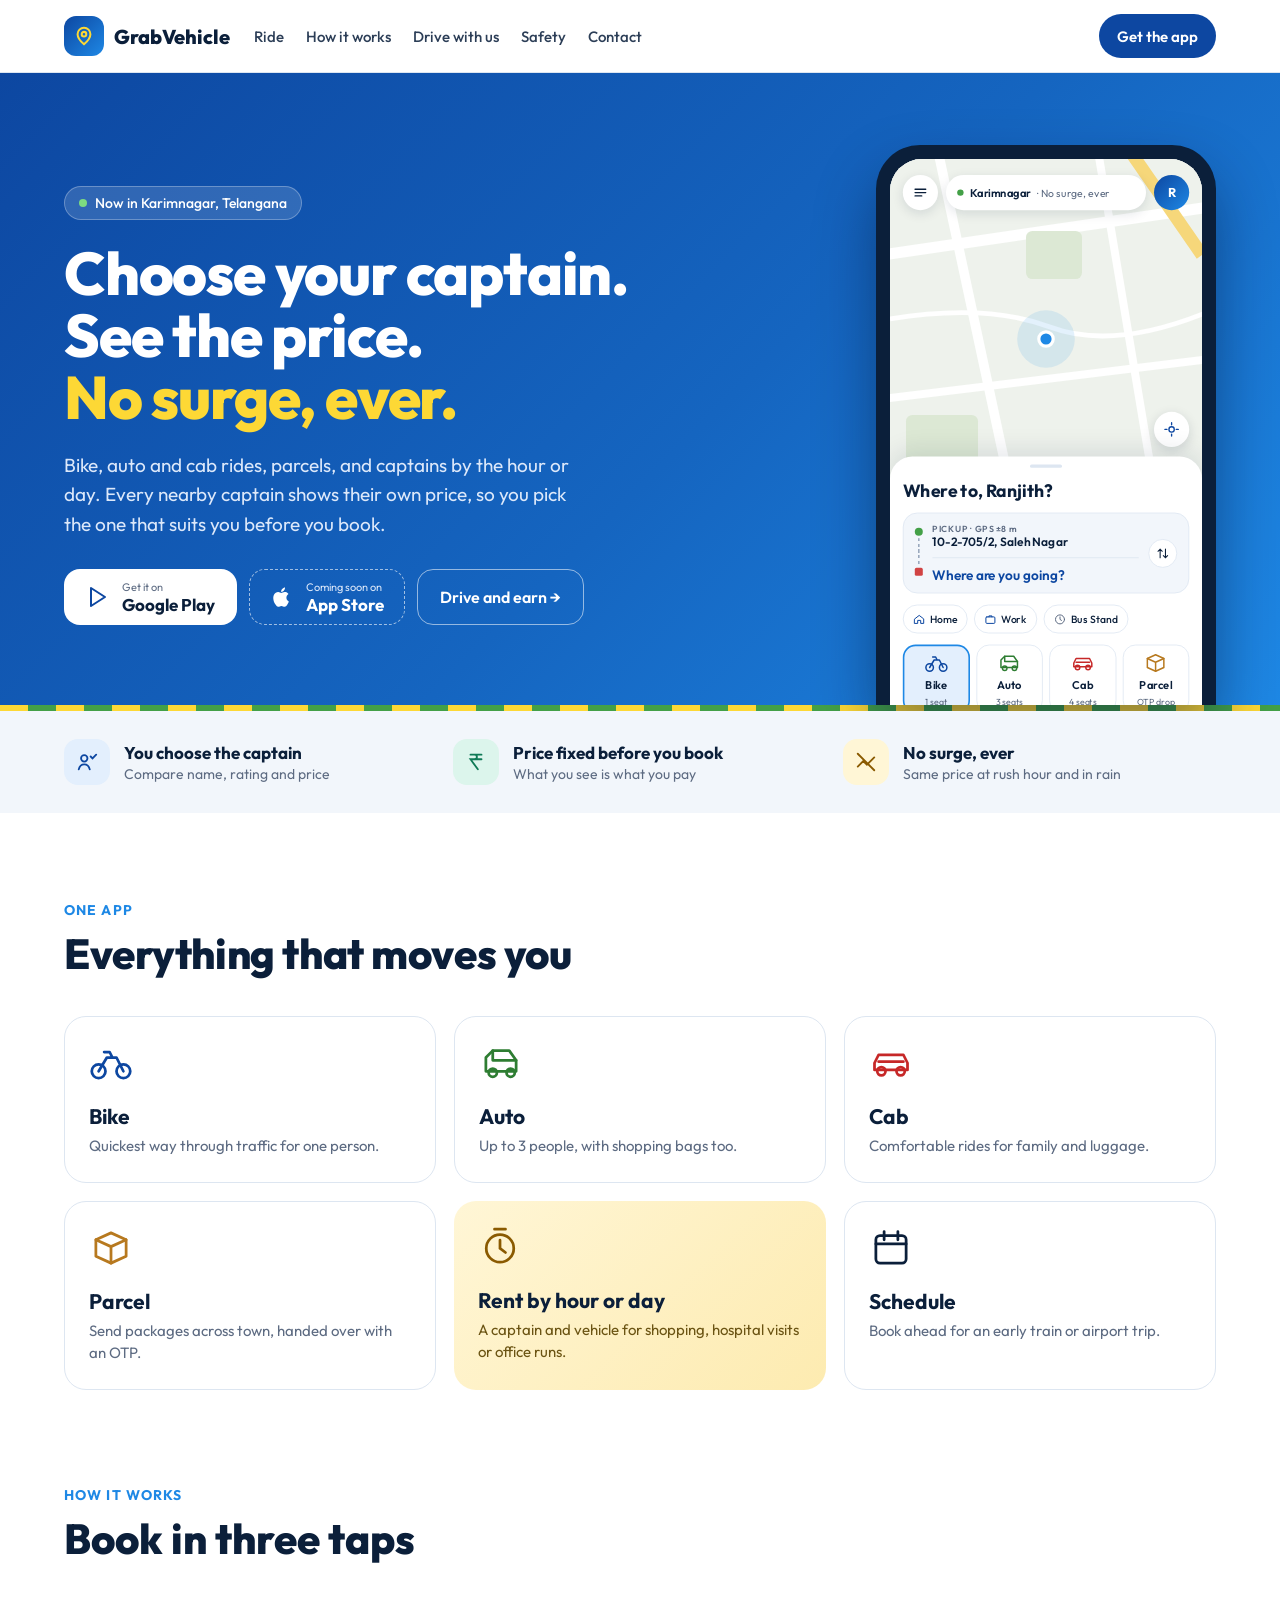
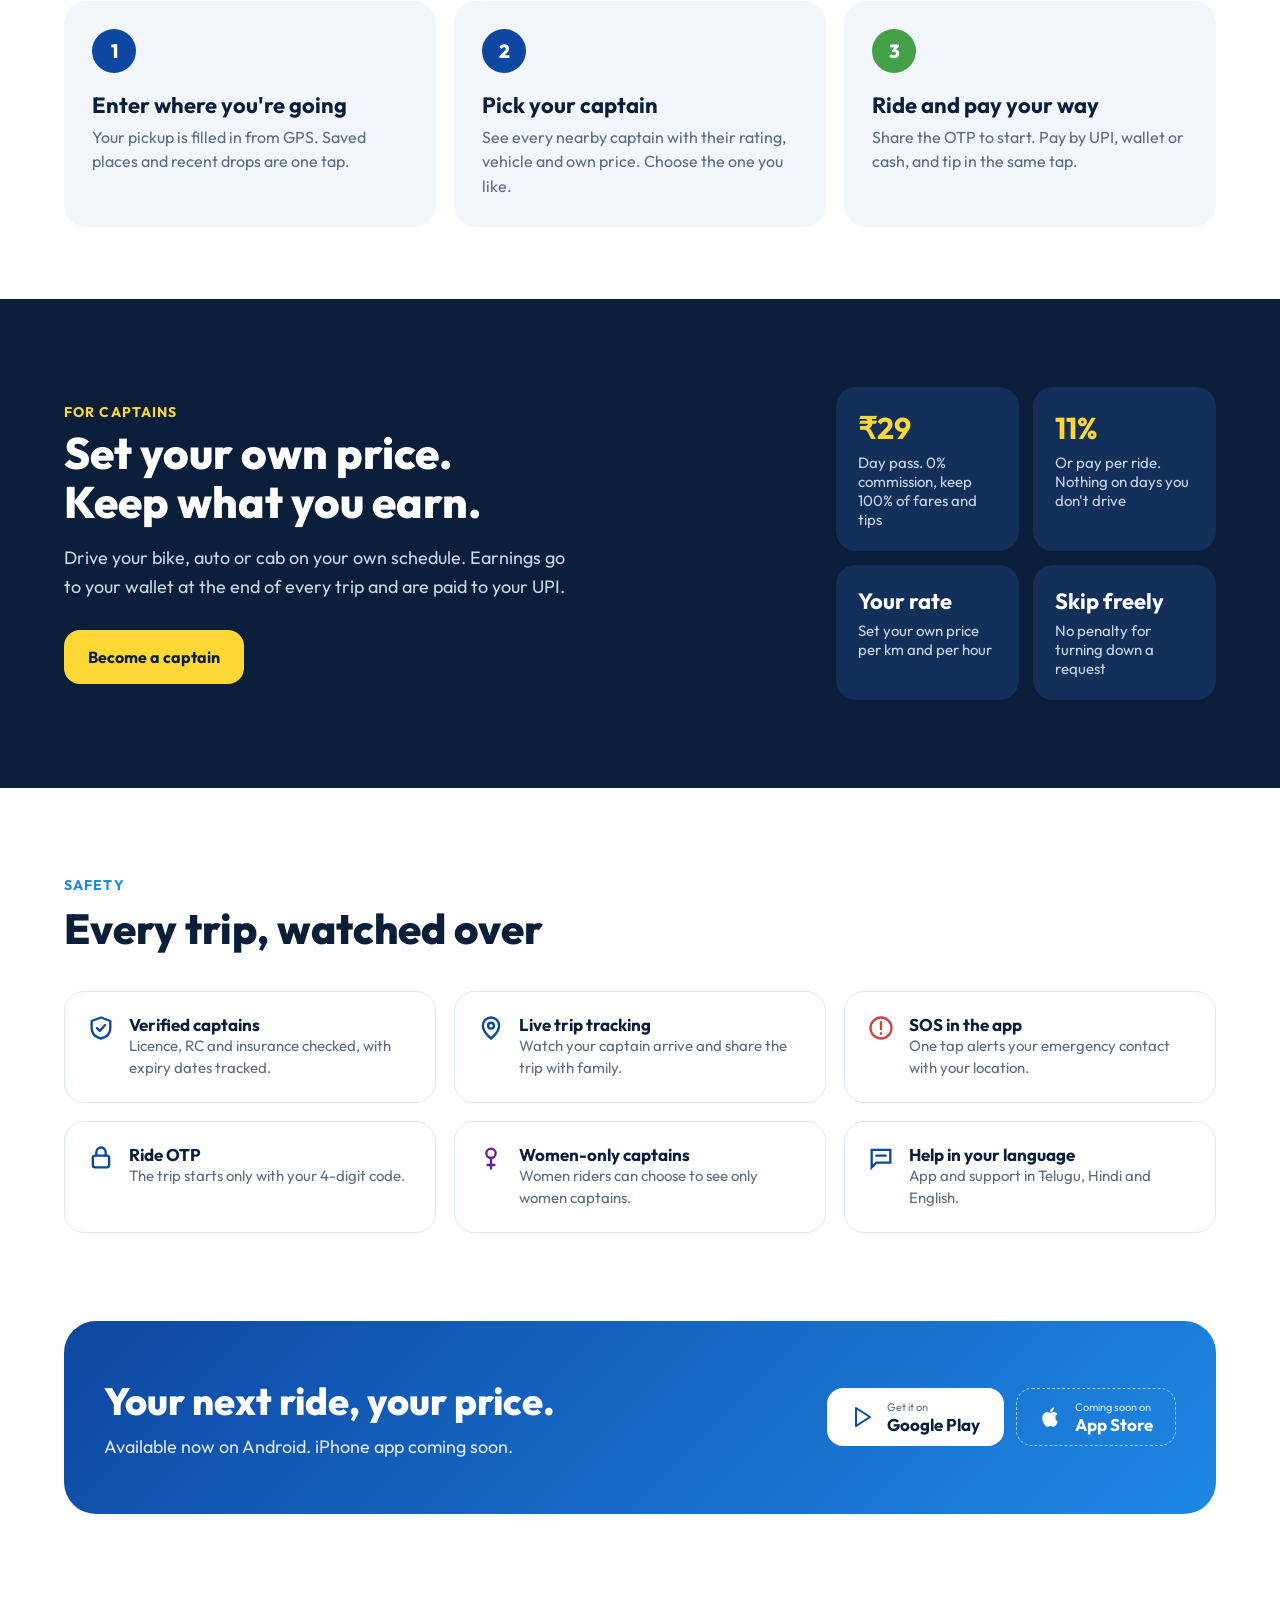
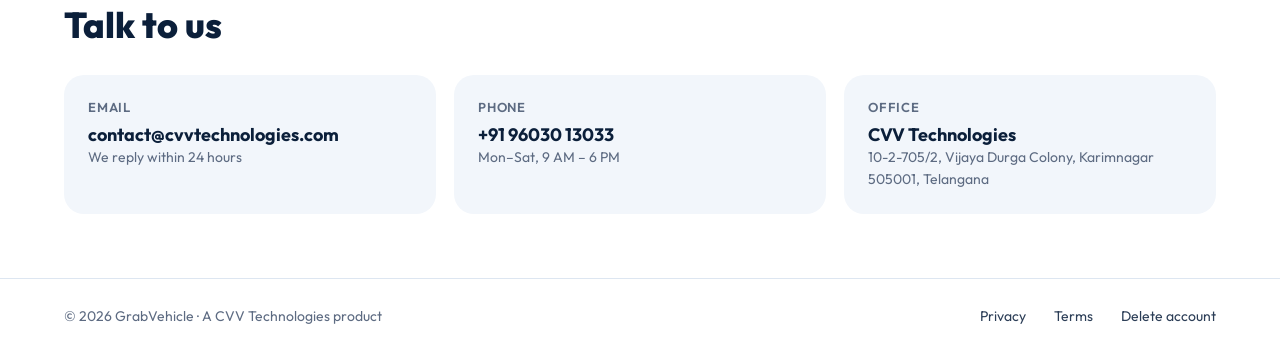
==== commit bd94557e: "Add files via upload" ====
--- a/index.html
+++ b/index.html
@@ -59,6 +59,9 @@
           <a href="https://play.google.com/store/apps/details?id=com.cvv.grab_vehicle" style="height: 56px; padding: 0 22px; border-radius: 16px; background: #FFFFFF; color: #0B1F3A; text-decoration: none; display: flex; align-items: center; gap: 12px;">
             <svg width="24" height="24" viewBox="0 0 24 24" fill="none" stroke="#0D47A1" stroke-width="2" stroke-linejoin="round" aria-hidden="true"><path d="M5 3l14 9-14 9z"></path></svg>
             <span><span style="display: block; font-size: 11px; color: #5D6B82;">Get it on</span><b style="font-size: 17px;">Google Play</b></span></a>
+          <span role="img" aria-label="App Store — coming soon" style="height: 56px; padding: 0 20px; border-radius: 16px; border: 1.5px dashed rgba(255,255,255,.6); color: #FFFFFF; display: flex; align-items: center; gap: 12px; cursor: default;">
+            <svg width="24" height="24" viewBox="0 0 24 24" fill="#FFFFFF" aria-hidden="true"><path d="M16.4 12.6c0-2.4 2-3.6 2.1-3.7-1.1-1.7-2.9-1.9-3.5-1.9-1.5-.2-2.9.9-3.7.9s-1.9-.9-3.2-.8c-1.6 0-3.1 1-4 2.4-1.7 3-.4 7.4 1.2 9.8.8 1.2 1.8 2.5 3 2.4 1.2 0 1.7-.8 3.1-.8s1.9.8 3.2.8 2.1-1.2 2.9-2.4c.9-1.4 1.3-2.7 1.3-2.8 0 0-2.4-.9-2.4-3.9zM14 5.5c.7-.8 1.1-1.9 1-3-1 0-2.1.7-2.8 1.5-.6.7-1.2 1.8-1 2.9 1.1.1 2.1-.6 2.8-1.4z"/></svg>
+            <span><span style="display: block; font-size: 11px; color: #DCE8FA;">Coming soon on</span><b style="font-size: 17px;">App Store</b></span></span>
           <a href="#captains" style="height: 56px; padding: 0 22px; border-radius: 16px; border: 1.5px solid rgba(255,255,255,.55); color: #FFFFFF; text-decoration: none; display: flex; align-items: center; font-weight: 600; font-size: 16px;">Drive and earn →</a>
         </div>
       </div>
@@ -276,10 +279,15 @@
     <div style="max-width: 1152px; margin: 0 auto; border-radius: 32px; background: linear-gradient(135deg,#0D47A1,#1E88E5); color: #FFFFFF; padding: 56px 40px; display: flex; flex-wrap: wrap; gap: 24px; align-items: center; justify-content: space-between;">
       <div style="min-width: 0; flex: 1 1 400px;">
         <h2 style="margin: 0; font-size: 38px; font-weight: 800;">Your next ride, your price.</h2>
-        <p style="margin: 10px 0 0; font-size: 18px; color: #DCE8FA;">Download GrabVehicle on Android. iPhone coming soon.</p></div>
+        <p style="margin: 10px 0 0; font-size: 18px; color: #DCE8FA;">Available now on Android. iPhone app coming soon.</p></div>
+      <div style="display: flex; gap: 12px; flex-wrap: wrap;">
       <a href="https://play.google.com/store/apps/details?id=com.cvv.grab_vehicle" style="height: 58px; padding: 0 24px; border-radius: 16px; background: #FFFFFF; color: #0B1F3A; text-decoration: none; display: flex; align-items: center; gap: 12px;">
         <svg width="24" height="24" viewBox="0 0 24 24" fill="none" stroke="#0D47A1" stroke-width="2" stroke-linejoin="round" aria-hidden="true"><path d="M5 3l14 9-14 9z"></path></svg>
         <span><span style="display: block; font-size: 11px; color: #5D6B82;">Get it on</span><b style="font-size: 17px;">Google Play</b></span></a>
+      <span role="img" aria-label="App Store — coming soon" style="height: 58px; padding: 0 22px; border-radius: 16px; border: 1.5px dashed rgba(255,255,255,.6); color: #FFFFFF; display: flex; align-items: center; gap: 12px; cursor: default;">
+            <svg width="24" height="24" viewBox="0 0 24 24" fill="#FFFFFF" aria-hidden="true"><path d="M16.4 12.6c0-2.4 2-3.6 2.1-3.7-1.1-1.7-2.9-1.9-3.5-1.9-1.5-.2-2.9.9-3.7.9s-1.9-.9-3.2-.8c-1.6 0-3.1 1-4 2.4-1.7 3-.4 7.4 1.2 9.8.8 1.2 1.8 2.5 3 2.4 1.2 0 1.7-.8 3.1-.8s1.9.8 3.2.8 2.1-1.2 2.9-2.4c.9-1.4 1.3-2.7 1.3-2.8 0 0-2.4-.9-2.4-3.9zM14 5.5c.7-.8 1.1-1.9 1-3-1 0-2.1.7-2.8 1.5-.6.7-1.2 1.8-1 2.9 1.1.1 2.1-.6 2.8-1.4z"/></svg>
+            <span><span style="display: block; font-size: 11px; color: #DCE8FA;">Coming soon on</span><b style="font-size: 17px;">App Store</b></span></span>
+      </div>
     </div>
   </section>
 
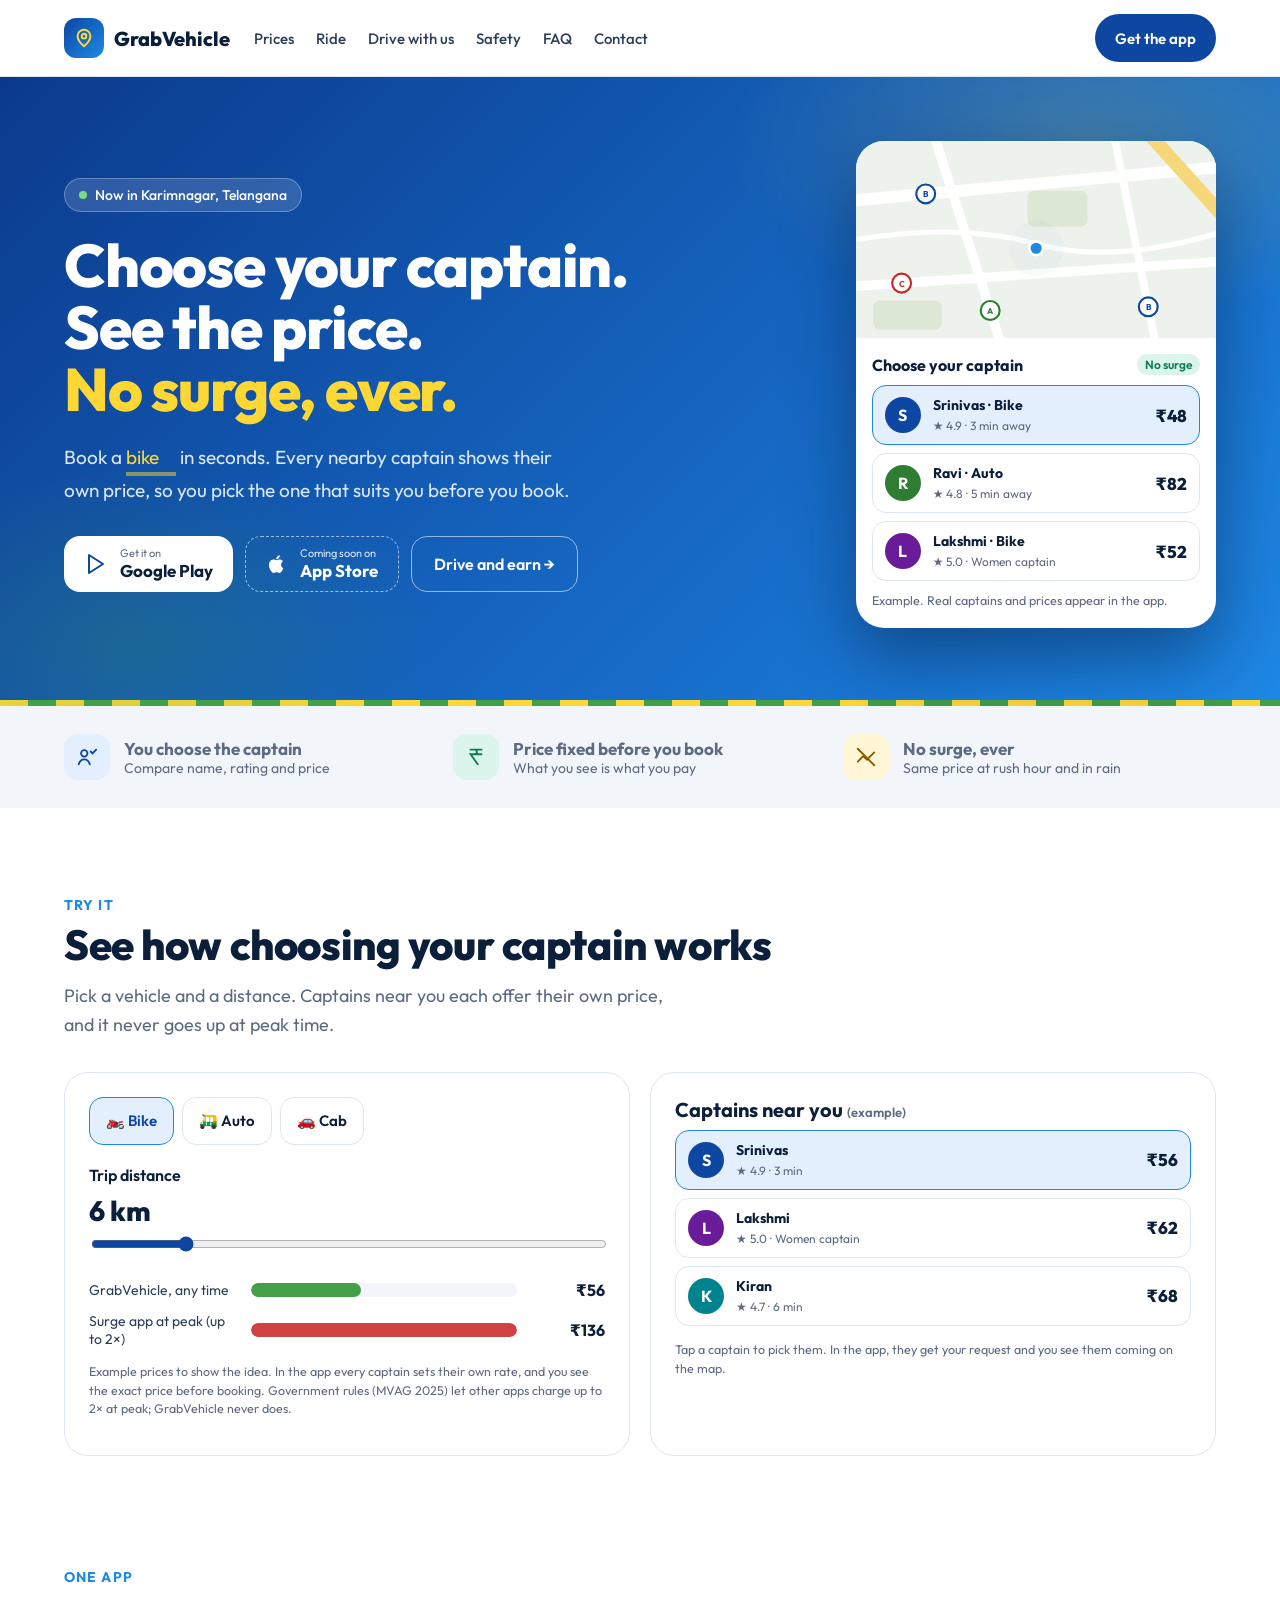
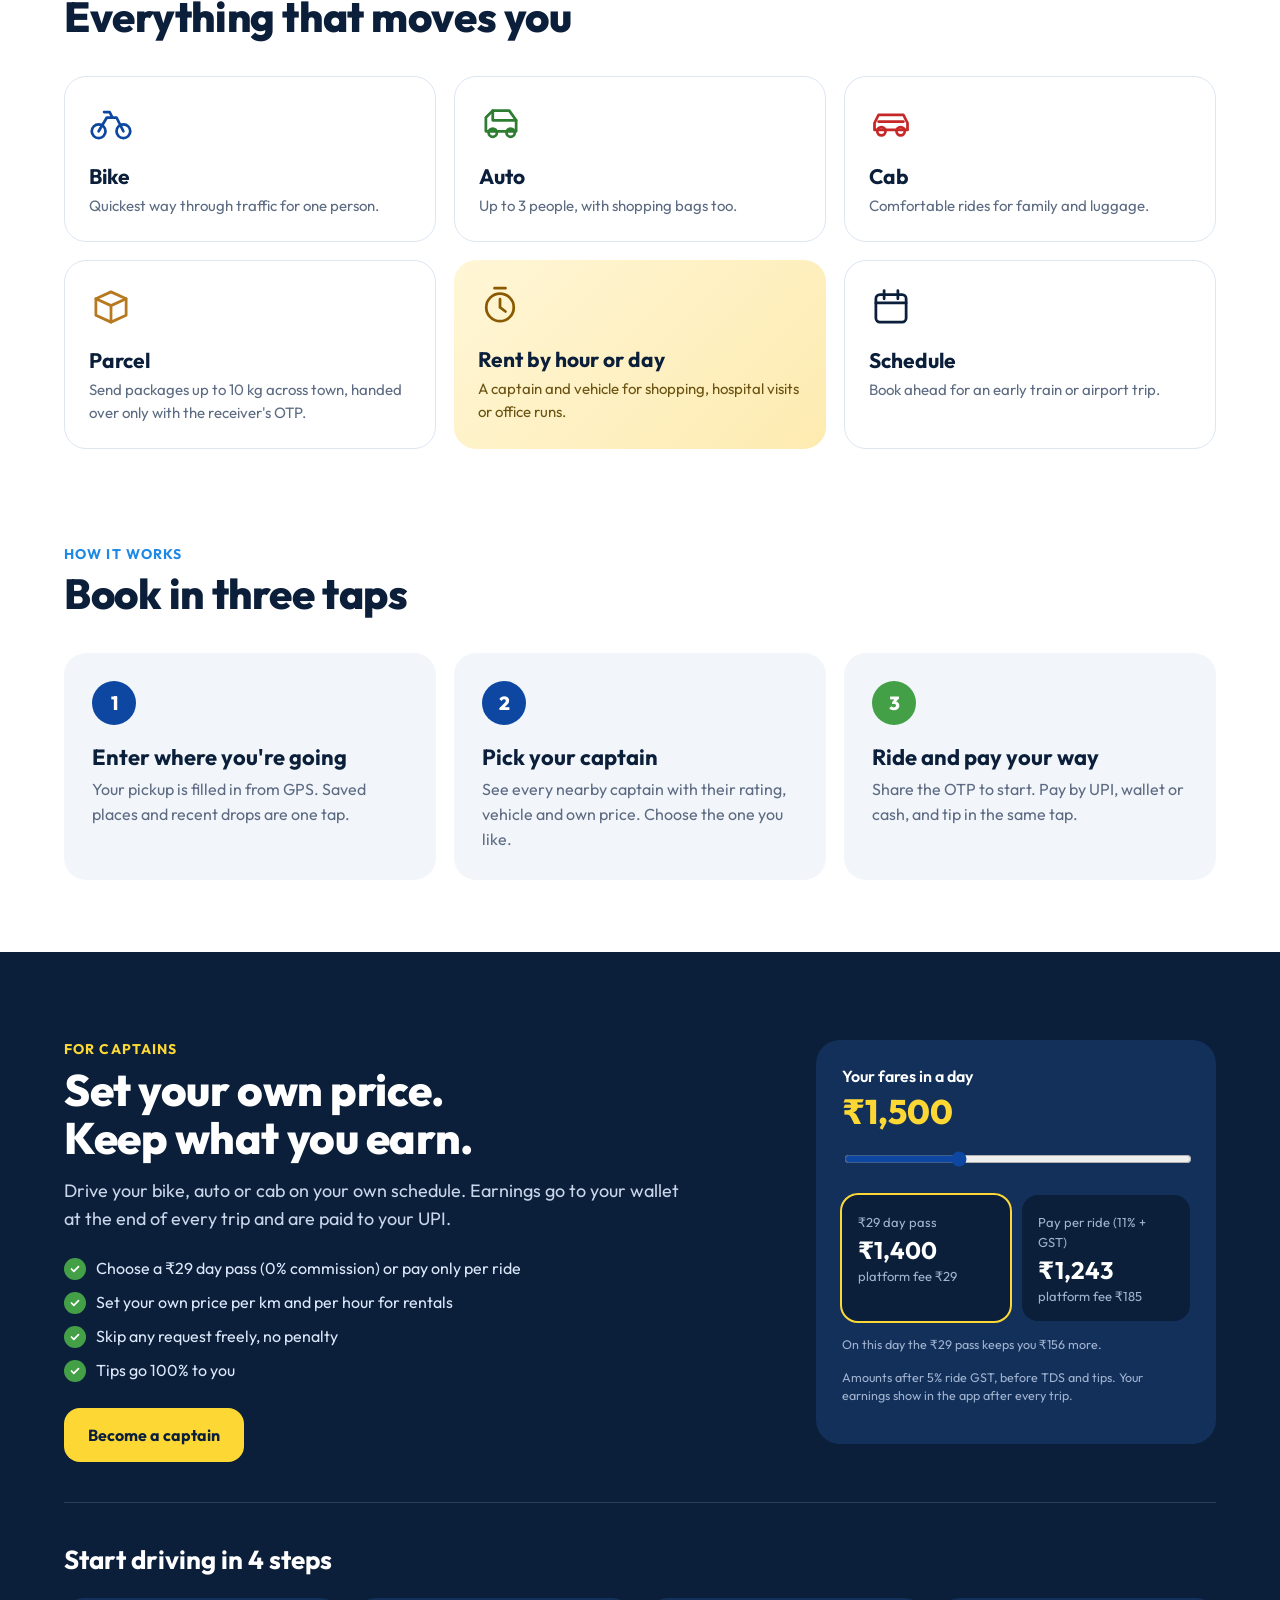
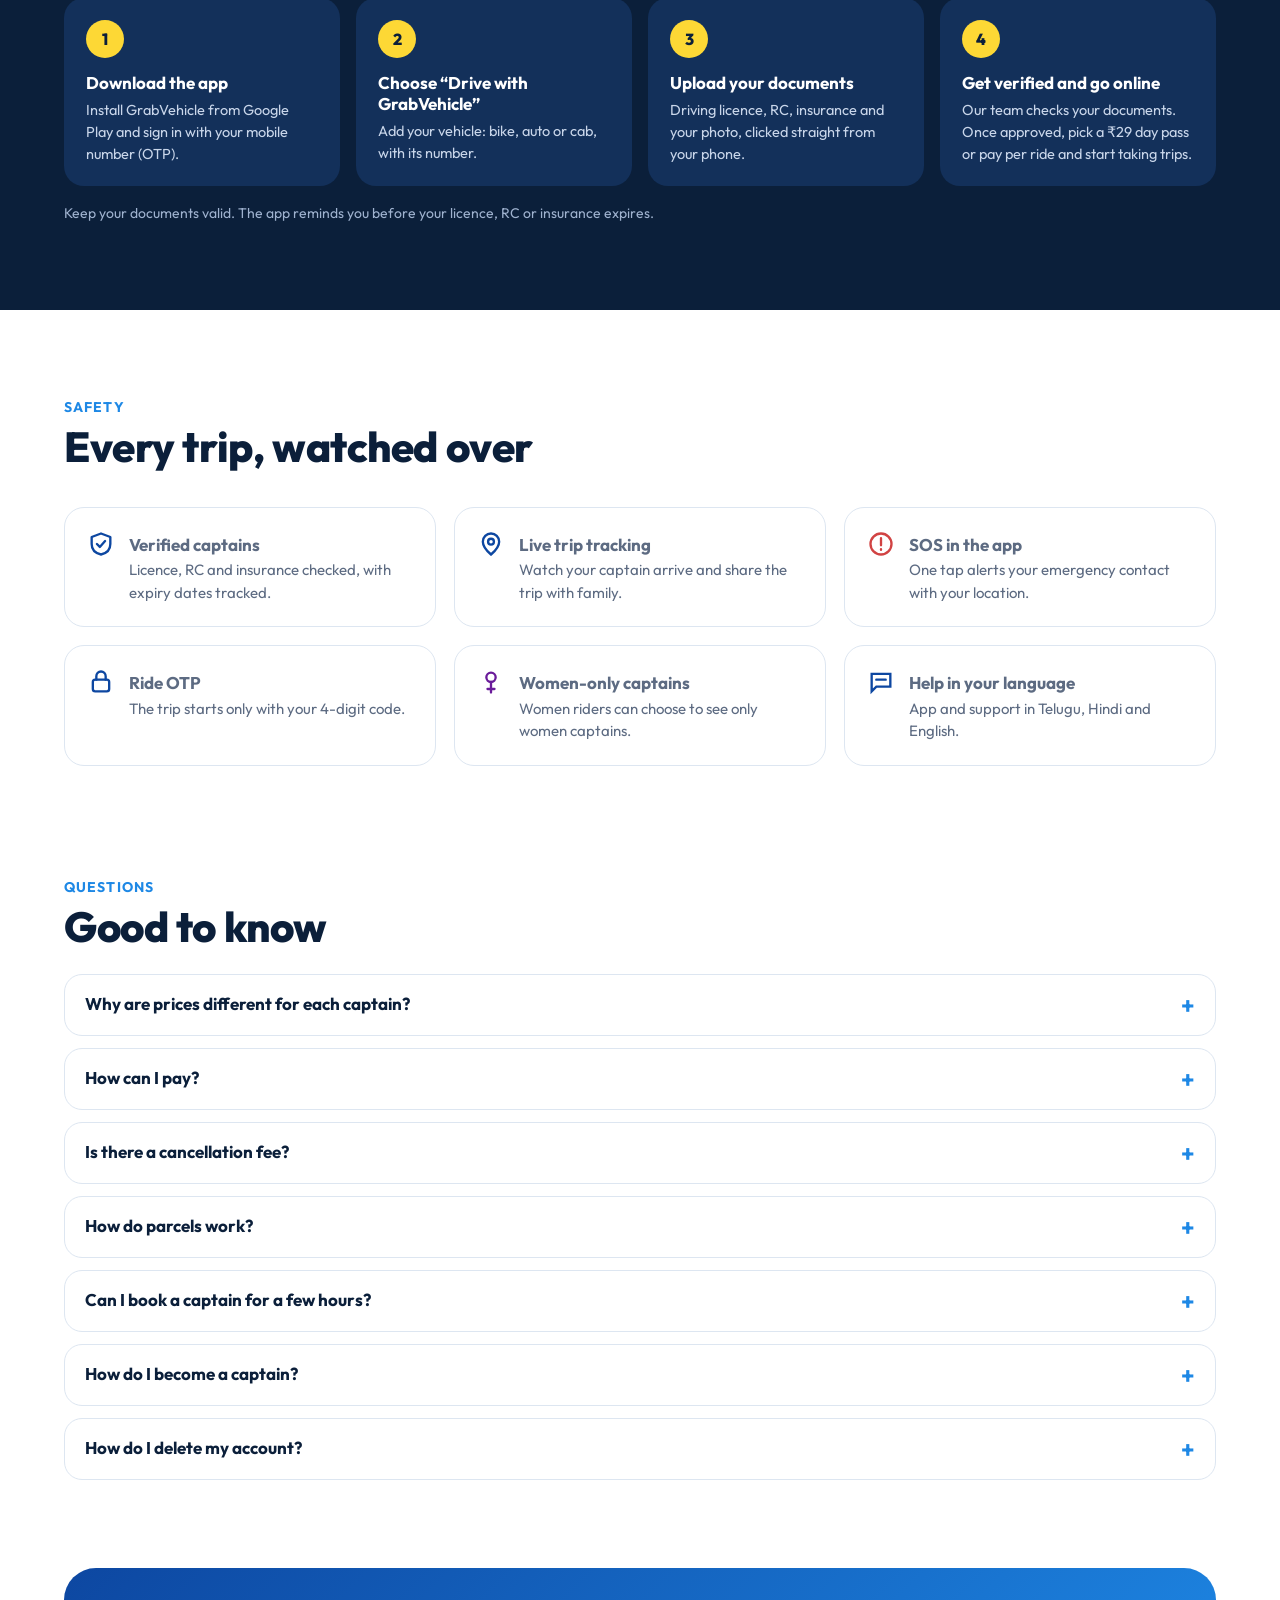
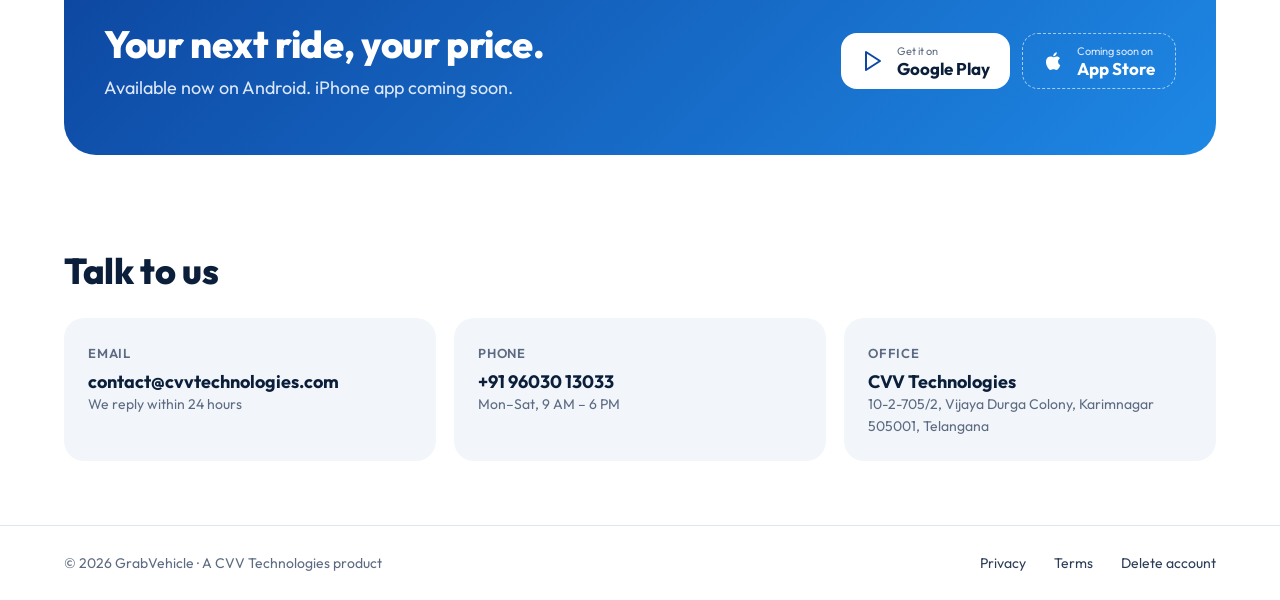
==== commit ce879a64: "Add files via upload" ====
--- a/index.html
+++ b/index.html
@@ -12,304 +12,484 @@
 <link rel="preconnect" href="https://fonts.googleapis.com">
 <link href="https://fonts.googleapis.com/css2?family=Outfit:wght@400;500;600;700;800&amp;display=swap" rel="stylesheet">
 <style>
+:root{--b1:#0D47A1;--b2:#1E88E5;--ink:#0B1F3A;--ink2:#2C3E57;--mute:#5D6B82;--line:#DDE6F1;--soft:#F2F6FB;--y:#FDD835;--g:#43A047;--navy:#0B1F3A;--navy2:#13305A}
 *{box-sizing:border-box}
 html{scroll-behavior:smooth}
-body{margin:0;background:#fff}
-a{color:#0D47A1}a:hover{color:#0B1F3A}
-a:focus-visible{outline:3px solid #FDD835;outline-offset:2px}
+body{margin:0;background:#fff;font-family:Outfit,system-ui,sans-serif;color:var(--ink);-webkit-font-smoothing:antialiased}
+a{color:var(--b1)}a:hover{color:var(--ink)}
+a:focus-visible,button:focus-visible,input:focus-visible,summary:focus-visible{outline:3px solid var(--y);outline-offset:2px}
+.wrap{max-width:1200px;margin:0 auto;padding:0 24px}
 section[id]{scroll-margin-top:76px}
+h1,h2,h3{margin:0}
+.eyebrow{font-size:14px;font-weight:700;letter-spacing:.08em;color:var(--b2)}
+h2{margin-top:8px;font-size:42px;font-weight:800;letter-spacing:-.01em;line-height:1.1}
+.lead{font-size:18px;line-height:1.6;color:var(--mute);max-width:620px;margin:14px 0 0}
+
+/* nav */
+header{position:sticky;top:0;z-index:20;background:rgba(255,255,255,.92);border-bottom:1px solid var(--line);backdrop-filter:blur(10px)}
+.nav{display:flex;align-items:center;gap:24px;flex-wrap:wrap;padding:14px 24px;max-width:1200px;margin:0 auto}
+.logo{display:flex;align-items:center;gap:10px;text-decoration:none;color:var(--ink)}
+.logo i{width:40px;height:40px;border-radius:12px;background:linear-gradient(135deg,var(--b1),var(--b2));display:flex;align-items:center;justify-content:center}
+.logo b{font-size:20px;font-weight:800}
+.nav nav{display:flex;gap:22px;flex-grow:1;font-size:15px;font-weight:500}
+.nav nav a{text-decoration:none;color:var(--ink2)}
+.btn{height:48px;padding:0 20px;border-radius:24px;display:inline-flex;align-items:center;gap:10px;text-decoration:none;font-weight:600;font-size:15px;border:0;cursor:pointer;font-family:inherit}
+.btn.dark{background:var(--b1);color:#fff}
+.store{height:56px;padding:0 20px;border-radius:16px;display:inline-flex;align-items:center;gap:12px;text-decoration:none}
+.store small{display:block;font-size:11px}
+.store b{font-size:17px}
+.store.play{background:#fff;color:var(--ink)}.store.play small{color:var(--mute)}
+.store.soon{border:1.5px dashed rgba(255,255,255,.6);color:#fff;cursor:default}.store.soon small{color:#DCE8FA}
+
+/* hero */
+.hero{background:linear-gradient(135deg,#0B3A8C 0%,#1565C0 55%,#1E88E5 100%);color:#fff;position:relative;overflow:hidden}
+.hero::before{content:"";position:absolute;inset:0;background:radial-gradient(600px 300px at 85% 10%,rgba(253,216,53,.18),transparent 60%),radial-gradient(500px 300px at 10% 90%,rgba(67,160,71,.22),transparent 60%)}
+.hero .wrap{position:relative;display:flex;flex-wrap:wrap;gap:40px;align-items:center;padding-top:64px;padding-bottom:72px}
+.hero-text{flex:999 1 460px;min-width:0}
+.pill{display:inline-flex;align-items:center;gap:8px;height:34px;padding:0 14px;border-radius:17px;background:rgba(255,255,255,.14);border:1px solid rgba(255,255,255,.28);font-size:14px;font-weight:500}
+.pill i{width:8px;height:8px;border-radius:4px;background:#7CDB80;box-shadow:0 0 0 0 rgba(124,219,128,.7);animation:ping 1.8s infinite}
+h1{margin-top:22px;font-size:60px;line-height:1.04;font-weight:800;letter-spacing:-.02em}
+h1 em{font-style:normal;color:var(--y)}
+.rot{display:inline-block;min-width:4.2ch;color:var(--y);border-bottom:4px solid rgba(253,216,53,.5)}
+.hero p.sub{margin:22px 0 0;font-size:19px;line-height:1.55;color:#DCE8FA;max-width:520px}
+.ctas{display:flex;gap:12px;flex-wrap:wrap;margin-top:30px}
+.ghost{height:56px;padding:0 22px;border-radius:16px;border:1.5px solid rgba(255,255,255,.55);color:#fff;text-decoration:none;display:inline-flex;align-items:center;font-weight:600;font-size:16px}
+.ghost:hover{color:#fff;background:rgba(255,255,255,.08)}
+
+/* live map card */
+.live{flex:1 1 360px;display:flex;justify-content:center}
+.mapcard{width:100%;max-width:420px;border-radius:28px;background:#fff;color:var(--ink);box-shadow:0 30px 70px rgba(4,20,50,.45);overflow:hidden}
+.mapcard svg{display:block;width:100%;height:auto}
+.mapcard .sheet{padding:16px 16px 18px}
+.sheet h4{margin:0 0 10px;font-size:16px;display:flex;justify-content:space-between;align-items:center}
+.sheet h4 span{font-size:12px;font-weight:600;color:#0f7a56;background:#dcf5ec;border-radius:10px;padding:3px 8px}
+.offer{display:flex;align-items:center;gap:12px;padding:10px 12px;border:1px solid var(--line);border-radius:14px;margin-top:8px;opacity:0;transform:translateY(8px);animation:offerIn .5s forwards}
+.offer:nth-child(2){animation-delay:.6s}.offer:nth-child(3){animation-delay:1.2s}.offer:nth-child(4){animation-delay:1.8s}
+.offer .av{width:36px;height:36px;border-radius:18px;display:flex;align-items:center;justify-content:center;font-weight:700;color:#fff;flex-shrink:0}
+.offer b{display:block;font-size:14px}.offer small{color:var(--mute);font-size:12px}
+.offer .pr{margin-left:auto;font-weight:800;font-size:17px}
+.offer.best{border-color:var(--b2);background:#E3EFFD}
+.stripe{height:6px;background:repeating-linear-gradient(90deg,var(--y) 0 28px,var(--g) 28px 56px)}
+
+/* promise strip */
+.promise{background:var(--soft)}
+.promise .wrap{display:grid;grid-template-columns:repeat(auto-fit,minmax(240px,1fr));gap:16px;padding-top:28px;padding-bottom:28px}
+.pr-i{display:flex;gap:14px;align-items:center}
+.pr-i i{width:46px;height:46px;flex-shrink:0;border-radius:14px;display:flex;align-items:center;justify-content:center}
+.pr-i b{font-size:17px}.pr-i span{font-size:14px;color:var(--mute)}
+
+/* fare explorer */
+.explore{padding:88px 0 40px}
+.xbox{margin-top:32px;display:grid;grid-template-columns:repeat(auto-fit,minmax(320px,1fr));gap:20px}
+.panel{border:1px solid var(--line);border-radius:24px;padding:24px;background:#fff}
+.seg{display:flex;gap:8px;flex-wrap:wrap}
+.seg button{height:48px;padding:0 16px;border-radius:14px;border:1.5px solid var(--line);background:#fff;font:600 15px Outfit,sans-serif;color:var(--ink);cursor:pointer;display:inline-flex;align-items:center;gap:8px}
+.seg button[aria-pressed="true"]{border-color:var(--b2);background:#E3EFFD;color:var(--b1)}
+label.lbl{display:block;font-weight:600;margin:20px 0 8px}
+input[type=range]{width:100%;accent-color:var(--b1);height:28px}
+.km{font-size:28px;font-weight:800}
+.cmp{margin-top:18px}
+.bar{display:flex;align-items:center;gap:12px;margin-top:12px}
+.bar span:first-child{width:150px;font-size:14px;color:var(--ink2)}
+.bar .track{display:block;flex:1;height:14px;border-radius:7px;background:var(--soft);overflow:hidden}
+.bar .fill{display:block;height:100%;border-radius:7px;transition:width .4s}
+.bar b{width:76px;text-align:right}
+.note{font-size:12.5px;color:var(--mute);margin-top:14px;line-height:1.5}
+.caps .offer{opacity:1;transform:none;animation:none;cursor:pointer;transition:border-color .2s,background .2s}
+.caps .offer:hover{border-color:var(--b2)}
+
+/* services */
+.services{padding:72px 0 24px}
+.grid6{margin-top:36px;display:grid;grid-template-columns:repeat(auto-fit,minmax(300px,1fr));gap:18px}
+.card{padding:24px;border-radius:22px;border:1px solid var(--line);background:#fff;transition:transform .25s,box-shadow .25s}
+.card:hover{transform:translateY(-4px);box-shadow:0 14px 30px rgba(11,31,58,.08)}
+.card h3{margin:14px 0 6px;font-size:21px}.card p{margin:0;font-size:15px;line-height:1.5;color:var(--mute)}
+.card.gold{background:linear-gradient(135deg,#FFF6D6,#FDEBB0);border:0}.card.gold p{color:#6B5413}
+
+/* how */
+.how{padding:72px 0}
+.steps{margin-top:36px;display:grid;grid-template-columns:repeat(auto-fit,minmax(280px,1fr));gap:18px;counter-reset:s}
+.step{padding:28px;border-radius:22px;background:var(--soft);position:relative}
+.step::before{counter-increment:s;content:counter(s);width:44px;height:44px;border-radius:22px;background:var(--b1);color:#fff;display:flex;align-items:center;justify-content:center;font-weight:800;font-size:19px}
+.step:last-child::before{background:var(--g)}
+.step h3{margin:18px 0 6px;font-size:22px}.step p{margin:0;font-size:16px;line-height:1.55;color:var(--mute)}
+
+/* captains */
+.capt{background:var(--navy);color:#fff}
+.capt .wrap{padding-top:88px;padding-bottom:88px;display:flex;flex-wrap:wrap;gap:40px;align-items:flex-start}
+.capt .l{flex:999 1 420px;min-width:0}
+.capt .eyebrow{color:var(--y)}
+.capt .lead{color:#C9D6EA}
+.calc{flex:1 1 400px;background:var(--navy2);border-radius:24px;padding:26px}
+.calc label{font-weight:600;display:block}
+.calc .big{font-size:34px;font-weight:800;color:var(--y);margin:4px 0 10px}
+.res{display:grid;grid-template-columns:1fr 1fr;gap:12px;margin-top:18px}
+.res div{background:#0B1F3A;border-radius:16px;padding:16px}
+.res small{color:#9FB2CF;font-size:13px}
+.res b{display:block;font-size:24px;margin-top:4px}
+.res .win{outline:2px solid var(--y)}
+.calc .note{color:#9FB2CF}
+.yb{height:54px;padding:0 24px;border-radius:16px;background:var(--y);color:var(--ink);text-decoration:none;font-weight:700;font-size:16px;display:inline-flex;align-items:center;margin-top:26px}
+.yb:hover{color:var(--ink);filter:brightness(1.05)}
+.ticks{list-style:none;padding:0;margin:24px 0 0;display:grid;gap:12px}
+.ticks li{display:flex;gap:10px;align-items:flex-start;font-size:16px;color:#DCE8FA}
+.ticks li::before{content:"";width:22px;height:22px;flex-shrink:0;border-radius:11px;background:var(--g) url("data:image/svg+xml,%3Csvg xmlns='http://www.w3.org/2000/svg' viewBox='0 0 24 24' fill='none' stroke='white' stroke-width='3' stroke-linecap='round' stroke-linejoin='round'%3E%3Cpath d='M6 12l4 4 8-8'/%3E%3C/svg%3E") center/14px no-repeat}
+
+.join{flex:1 1 100%;border-top:1px solid rgba(255,255,255,.14);padding-top:40px}
+.join h3{font-size:26px}
+.jsteps{list-style:none;padding:0;margin:22px 0 0;display:grid;grid-template-columns:repeat(auto-fit,minmax(230px,1fr));gap:16px;counter-reset:j}
+.jsteps li{background:var(--navy2);border-radius:20px;padding:22px;position:relative}
+.jsteps li::before{counter-increment:j;content:counter(j);width:38px;height:38px;border-radius:19px;background:var(--y);color:var(--ink);font-weight:800;display:flex;align-items:center;justify-content:center;margin-bottom:14px}
+.jsteps b{display:block;font-size:17px}.jsteps span{display:block;margin-top:6px;font-size:14.5px;line-height:1.5;color:#C9D6EA}
+.jnote{margin:18px 0 0;font-size:14px;color:#9FB2CF}
+
+/* safety */
+.safety{padding:88px 0}
+.sgrid{margin-top:36px;display:grid;grid-template-columns:repeat(auto-fit,minmax(300px,1fr));gap:18px}
+.si{display:flex;gap:14px;padding:22px;border-radius:20px;border:1px solid var(--line)}
+.si svg{flex-shrink:0}.si b{font-size:17px}.si span{display:block;font-size:15px;color:var(--mute);line-height:1.5;margin-top:2px}
+
+/* faq */
+.faq{padding:24px 0 88px}
+.faq details{border:1px solid var(--line);border-radius:18px;padding:0 20px;margin-top:12px;background:#fff}
+.faq details[open]{background:var(--soft)}
+.faq summary{cursor:pointer;list-style:none;padding:18px 0;font-weight:700;font-size:17px;display:flex;justify-content:space-between;gap:16px}
+.faq summary::-webkit-details-marker{display:none}
+.faq summary::after{content:"+";font-size:24px;line-height:1;color:var(--b2);transition:transform .2s}
+.faq details[open] summary::after{transform:rotate(45deg)}
+.faq details p{margin:0 0 18px;color:var(--ink2);line-height:1.6}
+
+/* download */
+.dl{padding:0 24px}
+.dl .box{max-width:1152px;margin:0 auto;border-radius:32px;background:linear-gradient(135deg,var(--b1),var(--b2));color:#fff;padding:56px 40px;display:flex;flex-wrap:wrap;gap:24px;align-items:center;justify-content:space-between}
+.dl h2{font-size:38px;margin:0}.dl p{margin:10px 0 0;font-size:18px;color:#DCE8FA}
+
+/* contact + footer */
+.contact{padding:88px 0 64px}
+.cgrid{margin-top:28px;display:grid;grid-template-columns:repeat(auto-fit,minmax(260px,1fr));gap:18px}
+.cgrid>*{padding:24px;border-radius:20px;background:var(--soft);text-decoration:none;color:var(--ink)}
+.cgrid small{font-size:13px;font-weight:600;color:var(--mute);letter-spacing:.06em}
+.cgrid b{display:block;margin-top:8px;font-size:18px}.cgrid span{font-size:14px;color:var(--mute);line-height:1.5}
+footer{border-top:1px solid var(--line)}
+footer .wrap{padding-top:28px;padding-bottom:28px;display:flex;flex-wrap:wrap;gap:16px 28px;align-items:center;font-size:14px;color:var(--mute)}
+footer a{color:var(--ink2);text-decoration:none}
+
+/* mobile sticky bar */
+.mbar{display:none}
 @media (max-width:720px){
-  h1{font-size:40px!important}
-  h2{font-size:32px!important}
-  header nav{order:3;width:100%;gap:16px!important;overflow-x:auto;flex-wrap:nowrap!important}
-  #download>div{padding:36px 24px!important}
+  h1{font-size:42px}h2{font-size:32px}
+  .nav nav{order:3;width:100%;gap:16px;overflow-x:auto;white-space:nowrap}
+  .dl .box{padding:36px 24px}
+  .bar span:first-child{width:110px}
+  .mbar{display:flex;position:fixed;left:12px;right:12px;bottom:12px;z-index:30;height:56px;border-radius:18px;background:var(--b1);color:#fff;align-items:center;justify-content:center;gap:10px;font-weight:700;text-decoration:none;box-shadow:0 10px 30px rgba(4,20,50,.35);transform:translateY(120%);transition:transform .3s}
+  .mbar.show{transform:none}.mbar:hover{color:#fff}
+  footer{padding-bottom:80px}
+}
+
+/* motion */
+@keyframes ping{70%{box-shadow:0 0 0 10px rgba(124,219,128,0)}100%{box-shadow:0 0 0 0 rgba(124,219,128,0)}}
+@keyframes offerIn{to{opacity:1;transform:none}}
+@keyframes pulse{0%{r:8;opacity:.6}100%{r:34;opacity:0}}
+.reveal{opacity:0;transform:translateY(24px);transition:opacity .7s ease,transform .7s ease}
+.reveal.in{opacity:1;transform:none}
+@media (prefers-reduced-motion:reduce){
+  *{animation:none!important;transition:none!important;scroll-behavior:auto!important}
+  .reveal{opacity:1;transform:none}.offer{opacity:1;transform:none}
 }
 </style>
 </head>
 <body>
-<div style="font-family: Outfit, sans-serif; color: #0B1F3A; background: #FFFFFF; min-height: 100vh;">
-
-  <!-- ===== NAV ===== -->
-  <header style="position: sticky; top: 0; z-index: 5; background: rgba(255,255,255,.94); border-bottom: 1px solid #DDE6F1; backdrop-filter: blur(8px);">
-    <div style="max-width: 1200px; margin: 0 auto; padding: 14px 24px; display: flex; align-items: center; gap: 24px; flex-wrap: wrap;">
-      <a href="#home" style="display: flex; align-items: center; gap: 10px; text-decoration: none; color: #0B1F3A;">
-        <span style="width: 40px; height: 40px; border-radius: 12px; background: linear-gradient(135deg,#0D47A1,#1E88E5); display: flex; align-items: center; justify-content: center;">
-          <svg width="22" height="22" viewBox="0 0 24 24" fill="none" stroke="#FDD835" stroke-width="2.2" stroke-linecap="round" aria-hidden="true"><path d="M12 21s-7-6-7-11a7 7 0 0114 0c0 5-7 11-7 11z"></path><circle cx="12" cy="10" r="2.5"></circle></svg></span>
-        <b style="font-size: 20px; font-weight: 800;">GrabVehicle</b></a>
-      <nav aria-label="Main" style="display: flex; gap: 22px; flex-wrap: wrap; flex-grow: 1; font-size: 15px; font-weight: 500;">
-        <a href="#services" style="text-decoration: none; color: #2C3E57;">Ride</a>
-        <a href="#how" style="text-decoration: none; color: #2C3E57;">How it works</a>
-        <a href="#captains" style="text-decoration: none; color: #2C3E57;">Drive with us</a>
-        <a href="#safety" style="text-decoration: none; color: #2C3E57;">Safety</a>
-        <a href="#contact" style="text-decoration: none; color: #2C3E57;">Contact</a>
-      </nav>
-      <a href="https://play.google.com/store/apps/details?id=com.cvv.grab_vehicle" style="height: 44px; padding: 0 18px; border-radius: 22px; background: #0D47A1; color: #FFFFFF; text-decoration: none; font-weight: 600; font-size: 15px; display: flex; align-items: center;">Get the app</a>
-    </div>
-  </header>
-
-  <!-- ===== HERO ===== -->
-  <section id="home" style="background: linear-gradient(135deg,#0D47A1 0%,#1565C0 55%,#1E88E5 100%); color: #FFFFFF; position: relative; overflow: hidden;">
-    <div style="max-width: 1200px; margin: 0 auto; padding: 72px 24px 0; display: flex; flex-wrap: wrap; gap: 48px; align-items: flex-end;">
-      <div style="flex: 999 1 460px; min-width: 0; padding-bottom: 80px;">
-        <div style="display: inline-flex; align-items: center; gap: 8px; height: 34px; padding: 0 14px; border-radius: 17px; background: rgba(255,255,255,.14); border: 1px solid rgba(255,255,255,.28); font-size: 14px; font-weight: 500;">
-          <span style="width: 8px; height: 8px; border-radius: 4px; background: #7CDB80;"></span>Now in Karimnagar, Telangana</div>
-        <h1 style="margin: 22px 0 0; font-size: 60px; line-height: 1.04; font-weight: 800; letter-spacing: -.02em;">Choose your captain.<br>See the price.<br><span style="color: #FDD835;">No surge, ever.</span></h1>
-        <p style="margin: 22px 0 0; font-size: 19px; line-height: 1.55; color: #DCE8FA; max-width: 520px;">Bike, auto and cab rides, parcels, and captains by the hour or day. Every nearby captain shows their own price, so you pick the one that suits you before you book.</p>
-        <div style="display: flex; gap: 12px; flex-wrap: wrap; margin-top: 30px;">
-          <a href="https://play.google.com/store/apps/details?id=com.cvv.grab_vehicle" style="height: 56px; padding: 0 22px; border-radius: 16px; background: #FFFFFF; color: #0B1F3A; text-decoration: none; display: flex; align-items: center; gap: 12px;">
-            <svg width="24" height="24" viewBox="0 0 24 24" fill="none" stroke="#0D47A1" stroke-width="2" stroke-linejoin="round" aria-hidden="true"><path d="M5 3l14 9-14 9z"></path></svg>
-            <span><span style="display: block; font-size: 11px; color: #5D6B82;">Get it on</span><b style="font-size: 17px;">Google Play</b></span></a>
-          <span role="img" aria-label="App Store — coming soon" style="height: 56px; padding: 0 20px; border-radius: 16px; border: 1.5px dashed rgba(255,255,255,.6); color: #FFFFFF; display: flex; align-items: center; gap: 12px; cursor: default;">
-            <svg width="24" height="24" viewBox="0 0 24 24" fill="#FFFFFF" aria-hidden="true"><path d="M16.4 12.6c0-2.4 2-3.6 2.1-3.7-1.1-1.7-2.9-1.9-3.5-1.9-1.5-.2-2.9.9-3.7.9s-1.9-.9-3.2-.8c-1.6 0-3.1 1-4 2.4-1.7 3-.4 7.4 1.2 9.8.8 1.2 1.8 2.5 3 2.4 1.2 0 1.7-.8 3.1-.8s1.9.8 3.2.8 2.1-1.2 2.9-2.4c.9-1.4 1.3-2.7 1.3-2.8 0 0-2.4-.9-2.4-3.9zM14 5.5c.7-.8 1.1-1.9 1-3-1 0-2.1.7-2.8 1.5-.6.7-1.2 1.8-1 2.9 1.1.1 2.1-.6 2.8-1.4z"/></svg>
-            <span><span style="display: block; font-size: 11px; color: #DCE8FA;">Coming soon on</span><b style="font-size: 17px;">App Store</b></span></span>
-          <a href="#captains" style="height: 56px; padding: 0 22px; border-radius: 16px; border: 1.5px solid rgba(255,255,255,.55); color: #FFFFFF; text-decoration: none; display: flex; align-items: center; font-weight: 600; font-size: 16px;">Drive and earn →</a>
+
+<header>
+  <div class="nav">
+    <a class="logo" href="#home"><i><svg width="22" height="22" viewBox="0 0 24 24" fill="none" stroke="#FDD835" stroke-width="2.2" stroke-linecap="round" aria-hidden="true"><path d="M12 21s-7-6-7-11a7 7 0 0114 0c0 5-7 11-7 11z"/><circle cx="12" cy="10" r="2.5"/></svg></i><b>GrabVehicle</b></a>
+    <nav aria-label="Main">
+      <a href="#explore">Prices</a><a href="#services">Ride</a><a href="#captains">Drive with us</a><a href="#safety">Safety</a><a href="#faq">FAQ</a><a href="#contact">Contact</a>
+    </nav>
+    <a class="btn dark" href="https://play.google.com/store/apps/details?id=com.cvv.grab_vehicle">Get the app</a>
+  </div>
+</header>
+
+<main>
+<!-- ===== HERO ===== -->
+<section id="home" class="hero">
+  <div class="wrap">
+    <div class="hero-text">
+      <span class="pill"><i></i>Now in Karimnagar, Telangana</span>
+      <h1>Choose your captain.<br>See the price.<br><em>No surge, ever.</em></h1>
+      <p class="sub">Book a <span class="rot" id="rot">bike</span> in seconds. Every nearby captain shows their own price, so you pick the one that suits you before you book.</p>
+      <div class="ctas">
+        <a class="store play" href="https://play.google.com/store/apps/details?id=com.cvv.grab_vehicle">
+          <svg width="24" height="24" viewBox="0 0 24 24" fill="none" stroke="#0D47A1" stroke-width="2" stroke-linejoin="round" aria-hidden="true"><path d="M5 3l14 9-14 9z"/></svg>
+          <span><small>Get it on</small><b>Google Play</b></span></a>
+        <span class="store soon" role="img" aria-label="App Store — coming soon">
+          <svg width="22" height="22" viewBox="0 0 24 24" fill="#fff" aria-hidden="true"><path d="M16.4 12.6c0-2.4 2-3.6 2.1-3.7-1.1-1.7-2.9-1.9-3.5-1.9-1.5-.2-2.9.9-3.7.9s-1.9-.9-3.2-.8c-1.6 0-3.1 1-4 2.4-1.7 3-.4 7.4 1.2 9.8.8 1.2 1.8 2.5 3 2.4 1.2 0 1.7-.8 3.1-.8s1.9.8 3.2.8 2.1-1.2 2.9-2.4c.9-1.4 1.3-2.7 1.3-2.8 0 0-2.4-.9-2.4-3.9zM14 5.5c.7-.8 1.1-1.9 1-3-1 0-2.1.7-2.8 1.5-.6.7-1.2 1.8-1 2.9 1.1.1 2.1-.6 2.8-1.4z"/></svg>
+          <span><small>Coming soon on</small><b>App Store</b></span></span>
+        <a class="ghost" href="#captains">Drive and earn →</a>
+      </div>
+    </div>
+
+    <div class="live" aria-hidden="true">
+      <div class="mapcard">
+        <svg viewBox="0 0 420 230">
+          <rect width="420" height="230" fill="#EEF2EC"/>
+          <g stroke="#fff" fill="none" stroke-linecap="round">
+            <path id="r1" d="M-10 70 L430 30" stroke-width="14"/>
+            <path id="r2" d="M90 -10 L170 240" stroke-width="11"/>
+            <path id="r3" d="M-10 170 L430 140" stroke-width="11"/>
+            <path id="r4" d="M300 -10 L350 240" stroke-width="9"/>
+            <path d="M0 115 Q120 95 210 120 T430 105" stroke-width="6"/>
+          </g>
+          <path d="M340 -10 L430 90" stroke="#F6D77A" stroke-width="16"/>
+          <rect x="200" y="58" width="70" height="42" rx="8" fill="#DCE8D4"/>
+          <rect x="20" y="186" width="80" height="34" rx="8" fill="#DCE8D4"/>
+          <!-- you -->
+          <circle cx="210" cy="125" r="8" fill="#1E88E5" opacity=".5"><animate attributeName="r" values="8;34" dur="2s" repeatCount="indefinite"/><animate attributeName="opacity" values=".5;0" dur="2s" repeatCount="indefinite"/></circle>
+          <circle cx="210" cy="125" r="8" fill="#1E88E5" stroke="#fff" stroke-width="3"/>
+          <!-- moving captains -->
+          <g><circle r="11" fill="#fff" stroke="#0D47A1" stroke-width="2.5"/><text y="4" text-anchor="middle" font-size="10" font-weight="700" fill="#0D47A1">B</text><animateMotion dur="9s" repeatCount="indefinite" rotate="0"><mpath href="#r1"/></animateMotion></g>
+          <g><circle r="11" fill="#fff" stroke="#2E7D32" stroke-width="2.5"/><text y="4" text-anchor="middle" font-size="10" font-weight="700" fill="#2E7D32">A</text><animateMotion dur="11s" repeatCount="indefinite" keyPoints="1;0" keyTimes="0;1"><mpath href="#r2"/></animateMotion></g>
+          <g><circle r="11" fill="#fff" stroke="#C62828" stroke-width="2.5"/><text y="4" text-anchor="middle" font-size="10" font-weight="700" fill="#C62828">C</text><animateMotion dur="13s" repeatCount="indefinite"><mpath href="#r3"/></animateMotion></g>
+          <g><circle r="11" fill="#fff" stroke="#0D47A1" stroke-width="2.5"/><text y="4" text-anchor="middle" font-size="10" font-weight="700" fill="#0D47A1">B</text><animateMotion dur="10s" repeatCount="indefinite" keyPoints="1;0" keyTimes="0;1"><mpath href="#r4"/></animateMotion></g>
+        </svg>
+        <div class="sheet">
+          <h4>Choose your captain <span>No surge</span></h4>
+          <div class="offers">
+            <div class="offer best"><span class="av" style="background:#0D47A1">S</span><span><b>Srinivas · Bike</b><small>★ 4.9 · 3 min away</small></span><span class="pr">₹48</span></div>
+            <div class="offer"><span class="av" style="background:#2E7D32">R</span><span><b>Ravi · Auto</b><small>★ 4.8 · 5 min away</small></span><span class="pr">₹82</span></div>
+            <div class="offer"><span class="av" style="background:#6A1B9A">L</span><span><b>Lakshmi · Bike</b><small>★ 5.0 · Women captain</small></span><span class="pr">₹52</span></div>
+          </div>
+          <div class="note" style="margin-top:10px">Example. Real captains and prices appear in the app.</div>
         </div>
       </div>
-      <div style="flex: 1 1 320px; display: flex; justify-content: center;">
-        <div style="width: 340px; height: 560px; border-radius: 44px 44px 0 0; background: #0B1F3A; padding: 14px 14px 0; box-sizing: border-box; box-shadow: 0 30px 60px rgba(4,20,50,.45); overflow: hidden;">
-          <div style="width: 312px; height: 546px; border-radius: 32px 32px 0 0; overflow: hidden; position: relative;">
-            <div style="width: 390px; height: 844px; transform: scale(.8); transform-origin: top left;">
-              <div aria-hidden="true"><div style="width: 390px; height: 844px; position: relative; overflow: hidden; background: #E9EEF5; font-family: Outfit, sans-serif; color: #0B1F3A;">
-
-  <!-- map -->
-  <div style="position: absolute; left: 0; top: 0; width: 390px; height: 400px; background: #E6ECE4;">
-    <svg width="390" height="400" viewBox="0 0 390 400" aria-hidden="true" style="display: block;">
-      <rect width="390" height="400" fill="#EEF2EC"></rect>
-      <path d="M-10 120 L400 60" stroke="#FFFFFF" stroke-width="14"></path>
-      <path d="M60 -10 L150 410" stroke="#FFFFFF" stroke-width="12"></path>
-      <path d="M-10 300 L400 250" stroke="#FFFFFF" stroke-width="10"></path>
-      <path d="M260 -10 L330 410" stroke="#FFFFFF" stroke-width="10"></path>
-      <path d="M300 -10 L390 120" stroke="#F6D77A" stroke-width="16"></path>
-      <path d="M0 200 Q120 180 200 210 T400 190" stroke="#FFFFFF" stroke-width="6" fill="none"></path>
-      <rect x="170" y="90" width="70" height="60" rx="8" fill="#DCE8D4"></rect>
-      <rect x="20" y="320" width="90" height="60" rx="8" fill="#DCE8D4"></rect>
-      <circle cx="195" cy="225" r="36" fill="#1E88E5" fill-opacity="0.12"></circle>
-      <circle cx="195" cy="225" r="9" fill="#1E88E5" stroke="#FFFFFF" stroke-width="4"></circle>
-    </svg>
-  </div>
-
-  <!-- top bar -->
-  <div style="position: absolute; left: 16px; right: 16px; top: 20px; display: flex; align-items: center; gap: 10px;">
-    <div role="presentation" aria-label="Menu" style="width: 44px; height: 44px; border-radius: 22px; border: 0; background: #FFFFFF; box-shadow: 0 4px 14px rgba(11,31,58,.12); display: flex; align-items: center; justify-content: center;">
-      <svg width="20" height="20" viewBox="0 0 24 24" fill="none" stroke="#0B1F3A" stroke-width="2" stroke-linecap="round" aria-hidden="true"><path d="M4 7h16M4 12h16M4 17h10"></path></svg>
-    </div>
-    <div style="flex-grow: 1; height: 44px; border-radius: 22px; background: #FFFFFF; box-shadow: 0 4px 14px rgba(11,31,58,.12); display: flex; align-items: center; gap: 8px; padding: 0 14px;">
-      <span style="width: 8px; height: 8px; border-radius: 4px; background: #43A047;"></span>
-      <span style="font-size: 14px; font-weight: 600;">Karimnagar</span>
-      <span style="font-size: 13px; color: #5D6B82;">· No surge, ever</span>
-    </div>
-    <div style="width: 44px; height: 44px; border-radius: 22px; background: linear-gradient(135deg,#0D47A1,#1E88E5); color: #FFFFFF; display: flex; align-items: center; justify-content: center; font-weight: 700;">R</div>
-  </div>
-
-  <div role="presentation" aria-label="Use my location" style="position: absolute; right: 16px; top: 316px; width: 44px; height: 44px; border-radius: 22px; border: 0; background: #FFFFFF; box-shadow: 0 4px 14px rgba(11,31,58,.14); display: flex; align-items: center; justify-content: center;">
-    <svg width="20" height="20" viewBox="0 0 24 24" fill="none" stroke="#0D47A1" stroke-width="2" stroke-linecap="round" aria-hidden="true"><circle cx="12" cy="12" r="4"></circle><path d="M12 2v3M12 19v3M2 12h3M19 12h3"></path></svg>
-  </div>
-
-  <!-- bottom sheet -->
-  <div style="position: absolute; left: 0; right: 0; top: 372px; bottom: 0; background: #FFFFFF; border-radius: 28px 28px 0 0; box-shadow: 0 -8px 30px rgba(11,31,58,.10); display: flex; flex-direction: column; padding: 10px 16px 0; gap: 14px;">
-    <div style="width: 40px; height: 4px; border-radius: 2px; background: #DDE6F1; align-self: center;"></div>
-    <div style="font-size: 22px; font-weight: 700;">Where to, Ranjith?</div>
-
-    <!-- pickup / drop card -->
-    <div style="display: flex; gap: 12px; padding: 12px 14px; border-radius: 18px; background: #F2F6FB; border: 1px solid #DDE6F1;">
-      <div style="display: flex; flex-direction: column; align-items: center; padding-top: 6px; gap: 3px;">
-        <span style="width: 10px; height: 10px; border-radius: 5px; background: #43A047;"></span>
-        <span style="width: 2px; height: 34px; background: repeating-linear-gradient(#9AA9BE 0 4px, transparent 4px 7px);"></span>
-        <span style="width: 10px; height: 10px; border-radius: 2px; background: #d14343;"></span>
+    </div>
+  </div>
+  <div class="stripe"></div>
+</section>
+
+<!-- ===== PROMISES ===== -->
+<section class="promise">
+  <div class="wrap">
+    <div class="pr-i reveal"><i style="background:#E3EFFD"><svg width="22" height="22" viewBox="0 0 24 24" fill="none" stroke="#0D47A1" stroke-width="2" stroke-linecap="round"><circle cx="9" cy="8" r="3.5"/><path d="M3 20c.8-3.5 3.2-5.5 6-5.5s5.2 2 6 5.5M16 6l2 2 4-4"/></svg></i><span><b>You choose the captain</b><br><span>Compare name, rating and price</span></span></div>
+    <div class="pr-i reveal"><i style="background:#dcf5ec"><svg width="22" height="22" viewBox="0 0 24 24" fill="none" stroke="#0f7a56" stroke-width="2" stroke-linecap="round"><path d="M6 4h12M6 9h12M10 4c4 0 4 5 0 5H6l8 11"/></svg></i><span><b>Price fixed before you book</b><br><span>What you see is what you pay</span></span></div>
+    <div class="pr-i reveal"><i style="background:#FFF6D6"><svg width="22" height="22" viewBox="0 0 24 24" fill="none" stroke="#8A5A00" stroke-width="2" stroke-linecap="round"><path d="M3 17l6-6 4 4 8-8"/><path d="M3 3l18 18"/></svg></i><span><b>No surge, ever</b><br><span>Same price at rush hour and in rain</span></span></div>
+  </div>
+</section>
+
+<!-- ===== FARE EXPLORER ===== -->
+<section id="explore" class="explore">
+  <div class="wrap">
+    <div class="eyebrow reveal">TRY IT</div>
+    <h2 class="reveal">See how choosing your captain works</h2>
+    <p class="lead reveal">Pick a vehicle and a distance. Captains near you each offer their own price, and it never goes up at peak time.</p>
+    <div class="xbox">
+      <div class="panel reveal">
+        <div class="seg" role="group" aria-label="Vehicle">
+          <button type="button" data-v="bike" aria-pressed="true">🏍️ Bike</button>
+          <button type="button" data-v="auto" aria-pressed="false">🛺 Auto</button>
+          <button type="button" data-v="cab" aria-pressed="false">🚗 Cab</button>
+        </div>
+        <label class="lbl" for="dist">Trip distance</label>
+        <div class="km"><span id="kmv">6</span> km</div>
+        <input id="dist" type="range" min="2" max="25" value="6" aria-describedby="kmhelp">
+        <div class="cmp">
+          <div class="bar"><span>GrabVehicle, any time</span><span class="track"><span class="fill" id="f1" style="background:var(--g)"></span></span><b id="p1">₹—</b></div>
+          <div class="bar"><span>Surge app at peak (up to 2×)</span><span class="track"><span class="fill" id="f2" style="background:#d14343"></span></span><b id="p2">₹—</b></div>
+        </div>
+        <p class="note" id="kmhelp">Example prices to show the idea. In the app every captain sets their own rate, and you see the exact price before booking. Government rules (MVAG 2025) let other apps charge up to 2× at peak; GrabVehicle never does.</p>
       </div>
-      <div style="flex-grow: 1; display: flex; flex-direction: column; gap: 10px;">
-        <div>
-          <div style="font-size: 11px; font-weight: 600; letter-spacing: .06em; color: #5D6B82;">PICKUP · GPS ±8 m</div>
-          <div style="font-size: 15px; font-weight: 600;">10-2-705/2, Saleh Nagar</div>
-        </div>
-        <div style="height: 1px; background: #DDE6F1;"></div>
-        <div style="font-size: 17px; font-weight: 600; color: #0D47A1;">Where are you going?</div>
+      <div class="panel reveal">
+        <h3 style="font-size:20px">Captains near you <span style="font-size:13px;font-weight:600;color:var(--mute)">(example)</span></h3>
+        <div class="caps" id="caps" role="list"></div>
+        <p class="note">Tap a captain to pick them. In the app, they get your request and you see them coming on the map.</p>
+        <div id="picked" class="note" style="font-weight:600;color:var(--b1)" aria-live="polite"></div>
       </div>
-      <div role="presentation" aria-label="Swap pickup and drop" style="align-self: center; width: 36px; height: 36px; border-radius: 18px; border: 1px solid #DDE6F1; background: #FFFFFF; display: flex; align-items: center; justify-content: center;">
-        <svg width="16" height="16" viewBox="0 0 24 24" fill="none" stroke="#0B1F3A" stroke-width="2" stroke-linecap="round" aria-hidden="true"><path d="M7 4v16M3 8l4-4 4 4M17 20V4M21 16l-4 4-4-4"></path></svg>
+    </div>
+  </div>
+</section>
+
+<!-- ===== SERVICES ===== -->
+<section id="services" class="services">
+  <div class="wrap">
+    <div class="eyebrow reveal">ONE APP</div>
+    <h2 class="reveal">Everything that moves you</h2>
+    <div class="grid6">
+      <div class="card reveal"><svg width="44" height="44" viewBox="0 0 32 32" fill="none" stroke="#0D47A1" stroke-width="2" stroke-linecap="round" stroke-linejoin="round" aria-hidden="true"><circle cx="7" cy="22" r="5"/><circle cx="25" cy="22" r="5"/><path d="M7 22l6-10h7l5 10M17 12l-2-4h-4"/></svg><h3>Bike</h3><p>Quickest way through traffic for one person.</p></div>
+      <div class="card reveal"><svg width="44" height="44" viewBox="0 0 32 32" fill="none" stroke="#2E7D32" stroke-width="2" stroke-linecap="round" stroke-linejoin="round" aria-hidden="true"><path d="M5 22V12l5-5h12l5 7v8z"/><circle cx="10" cy="23" r="3"/><circle cx="23" cy="23" r="3"/><path d="M10 7v7h17"/></svg><h3>Auto</h3><p>Up to 3 people, with shopping bags too.</p></div>
+      <div class="card reveal"><svg width="44" height="44" viewBox="0 0 32 32" fill="none" stroke="#C62828" stroke-width="2" stroke-linecap="round" stroke-linejoin="round" aria-hidden="true"><path d="M4 21v-5l3-6h18l3 6v5z"/><circle cx="9" cy="22" r="3"/><circle cx="23" cy="22" r="3"/><path d="M7 15h18"/></svg><h3>Cab</h3><p>Comfortable rides for family and luggage.</p></div>
+      <div class="card reveal"><svg width="44" height="44" viewBox="0 0 32 32" fill="none" stroke="#B7791F" stroke-width="2" stroke-linecap="round" stroke-linejoin="round" aria-hidden="true"><path d="M5 10l11-5 11 5v12l-11 5-11-5z"/><path d="M5 10l11 5 11-5M16 15v12"/></svg><h3>Parcel</h3><p>Send packages up to 10 kg across town, handed over only with the receiver's OTP.</p></div>
+      <div class="card gold reveal"><svg width="44" height="44" viewBox="0 0 32 32" fill="none" stroke="#8A5A00" stroke-width="2" stroke-linecap="round" aria-hidden="true"><circle cx="16" cy="17" r="10"/><path d="M16 11v6l4 3M12 3h8"/></svg><h3>Rent by hour or day</h3><p>A captain and vehicle for shopping, hospital visits or office runs.</p></div>
+      <div class="card reveal"><svg width="44" height="44" viewBox="0 0 32 32" fill="none" stroke="#0B1F3A" stroke-width="2" stroke-linecap="round" aria-hidden="true"><rect x="5" y="7" width="22" height="20" rx="3"/><path d="M5 13h22M11 4v6M21 4v6"/></svg><h3>Schedule</h3><p>Book ahead for an early train or airport trip.</p></div>
+    </div>
+  </div>
+</section>
+
+<!-- ===== HOW ===== -->
+<section id="how" class="how">
+  <div class="wrap">
+    <div class="eyebrow reveal">HOW IT WORKS</div>
+    <h2 class="reveal">Book in three taps</h2>
+    <div class="steps">
+      <div class="step reveal"><h3>Enter where you're going</h3><p>Your pickup is filled in from GPS. Saved places and recent drops are one tap.</p></div>
+      <div class="step reveal"><h3>Pick your captain</h3><p>See every nearby captain with their rating, vehicle and own price. Choose the one you like.</p></div>
+      <div class="step reveal"><h3>Ride and pay your way</h3><p>Share the OTP to start. Pay by UPI, wallet or cash, and tip in the same tap.</p></div>
+    </div>
+  </div>
+</section>
+
+<!-- ===== CAPTAINS + EARNINGS CALCULATOR ===== -->
+<section id="captains" class="capt">
+  <div class="wrap">
+    <div class="l reveal">
+      <div class="eyebrow">FOR CAPTAINS</div>
+      <h2 style="font-size:44px">Set your own price.<br>Keep what you earn.</h2>
+      <p class="lead">Drive your bike, auto or cab on your own schedule. Earnings go to your wallet at the end of every trip and are paid to your UPI.</p>
+      <ul class="ticks">
+        <li>Choose a ₹29 day pass (0% commission) or pay only per ride</li>
+        <li>Set your own price per km and per hour for rentals</li>
+        <li>Skip any request freely, no penalty</li>
+        <li>Tips go 100% to you</li>
+      </ul>
+      <a class="yb" href="https://play.google.com/store/apps/details?id=com.cvv.grab_vehicle">Become a captain</a>
+    </div>
+    <div class="calc reveal">
+      <label for="earn">Your fares in a day</label>
+      <div class="big">₹<span id="earnv">1,500</span></div>
+      <input id="earn" type="range" min="300" max="4000" step="100" value="1500">
+      <div class="res">
+        <div id="rPass"><small>₹29 day pass</small><b id="kPass">—</b><small>platform fee ₹29</small></div>
+        <div id="rRide"><small>Pay per ride (11% + GST)</small><b id="kRide">—</b><small id="feeRide">platform fee —</small></div>
       </div>
-    </div>
-
-    <!-- saved chips -->
-    <div style="display: flex; gap: 8px;">
-      <div role="presentation" style="height: 36px; padding: 0 12px; border-radius: 18px; border: 1px solid #DDE6F1; background: #FFFFFF; display: flex; align-items: center; gap: 6px; font: 500 13px Outfit, sans-serif; color: #0B1F3A;">
-        <svg width="15" height="15" viewBox="0 0 24 24" fill="none" stroke="#0D47A1" stroke-width="2" stroke-linecap="round" stroke-linejoin="round" aria-hidden="true"><path d="M3 11l9-7 9 7v9h-6v-6H9v6H3z"></path></svg>Home</div>
-      <div role="presentation" style="height: 36px; padding: 0 12px; border-radius: 18px; border: 1px solid #DDE6F1; background: #FFFFFF; display: flex; align-items: center; gap: 6px; font: 500 13px Outfit, sans-serif; color: #0B1F3A;">
-        <svg width="15" height="15" viewBox="0 0 24 24" fill="none" stroke="#0D47A1" stroke-width="2" stroke-linecap="round" stroke-linejoin="round" aria-hidden="true"><rect x="3" y="7" width="18" height="13" rx="2"></rect><path d="M9 7V5h6v2"></path></svg>Work</div>
-      <div role="presentation" style="height: 36px; padding: 0 12px; border-radius: 18px; border: 1px solid #DDE6F1; background: #FFFFFF; display: flex; align-items: center; gap: 6px; font: 500 13px Outfit, sans-serif; color: #0B1F3A;">
-        <svg width="15" height="15" viewBox="0 0 24 24" fill="none" stroke="#5D6B82" stroke-width="2" stroke-linecap="round" aria-hidden="true"><circle cx="12" cy="12" r="9"></circle><path d="M12 7v5l3 2"></path></svg>Bus Stand</div>
-    </div>
-
-    <!-- vehicles -->
-    <div style="display: grid; grid-template-columns: repeat(4, minmax(0, 1fr)); gap: 8px;">
-      <div role="presentation" style="height: 86px; border-radius: 16px; border: 2px solid #1E88E5; background: #E3EFFD; display: flex; flex-direction: column; align-items: center; justify-content: center; gap: 4px; font-family: Outfit, sans-serif; color: #0B1F3A;">
-        <svg width="30" height="30" viewBox="0 0 32 32" fill="none" stroke="#0D47A1" stroke-width="2" stroke-linecap="round" stroke-linejoin="round" aria-hidden="true"><circle cx="7" cy="22" r="5"></circle><circle cx="25" cy="22" r="5"></circle><path d="M7 22l6-10h7l5 10M17 12l-2-4h-4"></path></svg>
-        <span style="font-size: 14px; font-weight: 600;">Bike</span><span style="font-size: 11px; color: #5D6B82;">1 seat</span></div>
-      <div role="presentation" style="height: 86px; border-radius: 16px; border: 1px solid #DDE6F1; background: #FFFFFF; display: flex; flex-direction: column; align-items: center; justify-content: center; gap: 4px; font-family: Outfit, sans-serif; color: #0B1F3A;">
-        <svg width="30" height="30" viewBox="0 0 32 32" fill="none" stroke="#2E7D32" stroke-width="2" stroke-linecap="round" stroke-linejoin="round" aria-hidden="true"><path d="M5 22V12l5-5h12l5 7v8z"></path><circle cx="10" cy="23" r="3"></circle><circle cx="23" cy="23" r="3"></circle><path d="M10 7v7h17"></path></svg>
-        <span style="font-size: 14px; font-weight: 600;">Auto</span><span style="font-size: 11px; color: #5D6B82;">3 seats</span></div>
-      <div role="presentation" style="height: 86px; border-radius: 16px; border: 1px solid #DDE6F1; background: #FFFFFF; display: flex; flex-direction: column; align-items: center; justify-content: center; gap: 4px; font-family: Outfit, sans-serif; color: #0B1F3A;">
-        <svg width="30" height="30" viewBox="0 0 32 32" fill="none" stroke="#C62828" stroke-width="2" stroke-linecap="round" stroke-linejoin="round" aria-hidden="true"><path d="M4 21v-5l3-6h18l3 6v5z"></path><circle cx="9" cy="22" r="3"></circle><circle cx="23" cy="22" r="3"></circle><path d="M7 15h18"></path></svg>
-        <span style="font-size: 14px; font-weight: 600;">Cab</span><span style="font-size: 11px; color: #5D6B82;">4 seats</span></div>
-      <div role="presentation" style="height: 86px; border-radius: 16px; border: 1px solid #DDE6F1; background: #FFFFFF; display: flex; flex-direction: column; align-items: center; justify-content: center; gap: 4px; font-family: Outfit, sans-serif; color: #0B1F3A;">
-        <svg width="30" height="30" viewBox="0 0 32 32" fill="none" stroke="#B7791F" stroke-width="2" stroke-linecap="round" stroke-linejoin="round" aria-hidden="true"><path d="M5 10l11-5 11 5v12l-11 5-11-5z"></path><path d="M5 10l11 5 11-5M16 15v12"></path></svg>
-        <span style="font-size: 14px; font-weight: 600;">Parcel</span><span style="font-size: 11px; color: #5D6B82;">OTP drop</span></div>
-    </div>
-
-    <!-- rent strip -->
-    <div role="presentation" style="height: 52px; border-radius: 16px; border: 0; background: linear-gradient(90deg,#FFF6D6,#FDEBB0); display: flex; align-items: center; gap: 10px; padding: 0 14px; font-family: Outfit, sans-serif; color: #0B1F3A; text-align: left;">
-      <svg width="22" height="22" viewBox="0 0 24 24" fill="none" stroke="#8A5A00" stroke-width="2" stroke-linecap="round" aria-hidden="true"><circle cx="12" cy="13" r="8"></circle><path d="M12 9v4l2 2M9 2h6"></path></svg>
-      <span style="flex-grow: 1;"><b style="font-size: 14px;">Rent a captain by hour or day</b><br><span style="font-size: 12px; color: #6B5413;">Shopping, hospital, office runs</span></span>
-      <svg width="18" height="18" viewBox="0 0 24 24" fill="none" stroke="#8A5A00" stroke-width="2" stroke-linecap="round" aria-hidden="true"><path d="M9 6l6 6-6 6"></path></svg>
-    </div>
-  </div>
-
-  <!-- tab bar -->
-  <div style="position: absolute; left: 0; right: 0; bottom: 0; height: 72px; background: #FFFFFF; border-top: 1px solid #DDE6F1; display: grid; grid-template-columns: repeat(4, minmax(0, 1fr));">
-    <span style="display: flex; flex-direction: column; align-items: center; justify-content: center; gap: 3px; text-decoration: none; color: #0D47A1; font-size: 12px; font-weight: 600;">
-      <span style="width: 52px; height: 30px; border-radius: 15px; background: #E3EFFD; display: flex; align-items: center; justify-content: center;"><svg width="20" height="20" viewBox="0 0 24 24" fill="none" stroke="#0D47A1" stroke-width="2" stroke-linecap="round" stroke-linejoin="round" aria-hidden="true"><path d="M3 11l9-7 9 7v9h-6v-6H9v6H3z"></path></svg></span>Ride</span>
-    <span style="display: flex; flex-direction: column; align-items: center; justify-content: center; gap: 3px; text-decoration: none; color: #5D6B82; font-size: 12px;">
-      <span style="height: 30px; display: flex; align-items: center;"><svg width="20" height="20" viewBox="0 0 24 24" fill="none" stroke="#5D6B82" stroke-width="2" stroke-linecap="round" aria-hidden="true"><circle cx="6" cy="6" r="3"></circle><circle cx="18" cy="18" r="3"></circle><path d="M9 6h6a3 3 0 010 6H9a3 3 0 000 6h6"></path></svg></span>Trips</span>
-    <span style="display: flex; flex-direction: column; align-items: center; justify-content: center; gap: 3px; text-decoration: none; color: #5D6B82; font-size: 12px;">
-      <span style="height: 30px; display: flex; align-items: center;"><svg width="20" height="20" viewBox="0 0 24 24" fill="none" stroke="#5D6B82" stroke-width="2" stroke-linecap="round" aria-hidden="true"><rect x="3" y="6" width="18" height="13" rx="3"></rect><path d="M16 12h2M3 10h18"></path></svg></span>Wallet</span>
-    <span style="display: flex; flex-direction: column; align-items: center; justify-content: center; gap: 3px; text-decoration: none; color: #5D6B82; font-size: 12px;">
-      <span style="height: 30px; display: flex; align-items: center;"><svg width="20" height="20" viewBox="0 0 24 24" fill="none" stroke="#5D6B82" stroke-width="2" stroke-linecap="round" aria-hidden="true"><circle cx="12" cy="8" r="4"></circle><path d="M4 21c1-4 4-6 8-6s7 2 8 6"></path></svg></span>Account</span>
-  </div>
-</div></div>
-            </div>
-          </div>
-        </div>
-      </div>
-    </div>
-    <div style="height: 6px; background: repeating-linear-gradient(90deg,#FDD835 0 28px,#43A047 28px 56px);"></div>
-  </section>
-
-  <!-- ===== PROMISES ===== -->
-  <section style="background: #F2F6FB;">
-    <div style="max-width: 1200px; margin: 0 auto; padding: 28px 24px; display: grid; grid-template-columns: repeat(auto-fit, minmax(240px, 1fr)); gap: 16px;">
-      <div style="display: flex; gap: 14px; align-items: center;">
-        <span style="width: 46px; height: 46px; flex-shrink: 0; border-radius: 14px; background: #E3EFFD; display: flex; align-items: center; justify-content: center;"><svg width="22" height="22" viewBox="0 0 24 24" fill="none" stroke="#0D47A1" stroke-width="2" stroke-linecap="round" aria-hidden="true"><circle cx="9" cy="8" r="3.5"></circle><path d="M3 20c.8-3.5 3.2-5.5 6-5.5s5.2 2 6 5.5M16 6l2 2 4-4"></path></svg></span>
-        <span><b style="font-size: 17px;">You choose the captain</b><br><span style="font-size: 14px; color: #5D6B82;">Compare name, rating and price</span></span></div>
-      <div style="display: flex; gap: 14px; align-items: center;">
-        <span style="width: 46px; height: 46px; flex-shrink: 0; border-radius: 14px; background: #dcf5ec; display: flex; align-items: center; justify-content: center;"><svg width="22" height="22" viewBox="0 0 24 24" fill="none" stroke="#0f7a56" stroke-width="2" stroke-linecap="round" aria-hidden="true"><path d="M6 4h12M6 9h12M10 4c4 0 4 5 0 5H6l8 11"></path></svg></span>
-        <span><b style="font-size: 17px;">Price fixed before you book</b><br><span style="font-size: 14px; color: #5D6B82;">What you see is what you pay</span></span></div>
-      <div style="display: flex; gap: 14px; align-items: center;">
-        <span style="width: 46px; height: 46px; flex-shrink: 0; border-radius: 14px; background: #FFF6D6; display: flex; align-items: center; justify-content: center;"><svg width="22" height="22" viewBox="0 0 24 24" fill="none" stroke="#8A5A00" stroke-width="2" stroke-linecap="round" aria-hidden="true"><path d="M3 17l6-6 4 4 8-8"></path><path d="M3 3l18 18"></path></svg></span>
-        <span><b style="font-size: 17px;">No surge, ever</b><br><span style="font-size: 14px; color: #5D6B82;">Same price at rush hour and in rain</span></span></div>
-    </div>
-  </section>
-
-  <!-- ===== SERVICES ===== -->
-  <section id="services" style="max-width: 1200px; margin: 0 auto; padding: 88px 24px 24px;">
-    <div style="font-size: 14px; font-weight: 700; letter-spacing: .08em; color: #1E88E5;">ONE APP</div>
-    <h2 style="margin: 8px 0 0; font-size: 42px; font-weight: 800; letter-spacing: -.01em;">Everything that moves you</h2>
-    <div style="margin-top: 36px; display: grid; grid-template-columns: repeat(auto-fit, minmax(300px, 1fr)); gap: 18px;">
-      <div style="padding: 24px; border-radius: 22px; border: 1px solid #DDE6F1; background: #FFFFFF;">
-        <svg width="44" height="44" viewBox="0 0 32 32" fill="none" stroke="#0D47A1" stroke-width="2" stroke-linecap="round" stroke-linejoin="round" aria-hidden="true"><circle cx="7" cy="22" r="5"></circle><circle cx="25" cy="22" r="5"></circle><path d="M7 22l6-10h7l5 10M17 12l-2-4h-4"></path></svg>
-        <h3 style="margin: 14px 0 6px; font-size: 21px;">Bike</h3><p style="margin: 0; font-size: 15px; line-height: 1.5; color: #5D6B82;">Quickest way through traffic for one person.</p></div>
-      <div style="padding: 24px; border-radius: 22px; border: 1px solid #DDE6F1; background: #FFFFFF;">
-        <svg width="44" height="44" viewBox="0 0 32 32" fill="none" stroke="#2E7D32" stroke-width="2" stroke-linecap="round" stroke-linejoin="round" aria-hidden="true"><path d="M5 22V12l5-5h12l5 7v8z"></path><circle cx="10" cy="23" r="3"></circle><circle cx="23" cy="23" r="3"></circle><path d="M10 7v7h17"></path></svg>
-        <h3 style="margin: 14px 0 6px; font-size: 21px;">Auto</h3><p style="margin: 0; font-size: 15px; line-height: 1.5; color: #5D6B82;">Up to 3 people, with shopping bags too.</p></div>
-      <div style="padding: 24px; border-radius: 22px; border: 1px solid #DDE6F1; background: #FFFFFF;">
-        <svg width="44" height="44" viewBox="0 0 32 32" fill="none" stroke="#C62828" stroke-width="2" stroke-linecap="round" stroke-linejoin="round" aria-hidden="true"><path d="M4 21v-5l3-6h18l3 6v5z"></path><circle cx="9" cy="22" r="3"></circle><circle cx="23" cy="22" r="3"></circle><path d="M7 15h18"></path></svg>
-        <h3 style="margin: 14px 0 6px; font-size: 21px;">Cab</h3><p style="margin: 0; font-size: 15px; line-height: 1.5; color: #5D6B82;">Comfortable rides for family and luggage.</p></div>
-      <div style="padding: 24px; border-radius: 22px; border: 1px solid #DDE6F1; background: #FFFFFF;">
-        <svg width="44" height="44" viewBox="0 0 32 32" fill="none" stroke="#B7791F" stroke-width="2" stroke-linecap="round" stroke-linejoin="round" aria-hidden="true"><path d="M5 10l11-5 11 5v12l-11 5-11-5z"></path><path d="M5 10l11 5 11-5M16 15v12"></path></svg>
-        <h3 style="margin: 14px 0 6px; font-size: 21px;">Parcel</h3><p style="margin: 0; font-size: 15px; line-height: 1.5; color: #5D6B82;">Send packages across town, handed over with an OTP.</p></div>
-      <div style="padding: 24px; border-radius: 22px; border: 0; background: linear-gradient(135deg,#FFF6D6,#FDEBB0);">
-        <svg width="44" height="44" viewBox="0 0 32 32" fill="none" stroke="#8A5A00" stroke-width="2" stroke-linecap="round" aria-hidden="true"><circle cx="16" cy="17" r="10"></circle><path d="M16 11v6l4 3M12 3h8"></path></svg>
-        <h3 style="margin: 14px 0 6px; font-size: 21px;">Rent by hour or day</h3><p style="margin: 0; font-size: 15px; line-height: 1.5; color: #6B5413;">A captain and vehicle for shopping, hospital visits or office runs.</p></div>
-      <div style="padding: 24px; border-radius: 22px; border: 1px solid #DDE6F1; background: #FFFFFF;">
-        <svg width="44" height="44" viewBox="0 0 32 32" fill="none" stroke="#0B1F3A" stroke-width="2" stroke-linecap="round" aria-hidden="true"><rect x="5" y="7" width="22" height="20" rx="3"></rect><path d="M5 13h22M11 4v6M21 4v6"></path></svg>
-        <h3 style="margin: 14px 0 6px; font-size: 21px;">Schedule</h3><p style="margin: 0; font-size: 15px; line-height: 1.5; color: #5D6B82;">Book ahead for an early train or airport trip.</p></div>
-    </div>
-  </section>
-
-  <!-- ===== HOW IT WORKS ===== -->
-  <section id="how" style="max-width: 1200px; margin: 0 auto; padding: 72px 24px;">
-    <div style="font-size: 14px; font-weight: 700; letter-spacing: .08em; color: #1E88E5;">HOW IT WORKS</div>
-    <h2 style="margin: 8px 0 0; font-size: 42px; font-weight: 800;">Book in three taps</h2>
-    <div style="margin-top: 36px; display: grid; grid-template-columns: repeat(auto-fit, minmax(280px, 1fr)); gap: 18px;">
-      <div style="padding: 28px; border-radius: 22px; background: #F2F6FB;">
-        <span style="width: 44px; height: 44px; border-radius: 22px; background: #0D47A1; color: #FFFFFF; display: flex; align-items: center; justify-content: center; font-weight: 800; font-size: 19px;">1</span>
-        <h3 style="margin: 18px 0 6px; font-size: 22px;">Enter where you're going</h3><p style="margin: 0; font-size: 16px; line-height: 1.55; color: #5D6B82;">Your pickup is filled in from GPS. Saved places and recent drops are one tap.</p></div>
-      <div style="padding: 28px; border-radius: 22px; background: #F2F6FB;">
-        <span style="width: 44px; height: 44px; border-radius: 22px; background: #0D47A1; color: #FFFFFF; display: flex; align-items: center; justify-content: center; font-weight: 800; font-size: 19px;">2</span>
-        <h3 style="margin: 18px 0 6px; font-size: 22px;">Pick your captain</h3><p style="margin: 0; font-size: 16px; line-height: 1.55; color: #5D6B82;">See every nearby captain with their rating, vehicle and own price. Choose the one you like.</p></div>
-      <div style="padding: 28px; border-radius: 22px; background: #F2F6FB;">
-        <span style="width: 44px; height: 44px; border-radius: 22px; background: #43A047; color: #FFFFFF; display: flex; align-items: center; justify-content: center; font-weight: 800; font-size: 19px;">3</span>
-        <h3 style="margin: 18px 0 6px; font-size: 22px;">Ride and pay your way</h3><p style="margin: 0; font-size: 16px; line-height: 1.55; color: #5D6B82;">Share the OTP to start. Pay by UPI, wallet or cash, and tip in the same tap.</p></div>
-    </div>
-  </section>
-
-  <!-- ===== CAPTAINS ===== -->
-  <section id="captains" style="background: #0B1F3A; color: #FFFFFF;">
-    <div style="max-width: 1200px; margin: 0 auto; padding: 88px 24px; display: flex; flex-wrap: wrap; gap: 48px; align-items: center;">
-      <div style="flex: 999 1 420px; min-width: 0;">
-        <div style="font-size: 14px; font-weight: 700; letter-spacing: .08em; color: #FDD835;">FOR CAPTAINS</div>
-        <h2 style="margin: 8px 0 0; font-size: 44px; font-weight: 800; line-height: 1.1;">Set your own price.<br>Keep what you earn.</h2>
-        <p style="margin: 18px 0 0; font-size: 18px; line-height: 1.6; color: #C9D6EA; max-width: 520px;">Drive your bike, auto or cab on your own schedule. Earnings go to your wallet at the end of every trip and are paid to your UPI.</p>
-        <a href="https://play.google.com/store/apps/details?id=com.cvv.grab_vehicle" style="margin-top: 28px; height: 54px; padding: 0 24px; border-radius: 16px; background: #FDD835; color: #0B1F3A; text-decoration: none; font-weight: 700; font-size: 16px; display: inline-flex; align-items: center;">Become a captain</a>
-      </div>
-      <div style="flex: 1 1 380px; display: grid; grid-template-columns: repeat(2, minmax(0, 1fr)); gap: 14px;">
-        <div style="padding: 22px; border-radius: 20px; background: #13305A;"><b style="font-size: 30px; color: #FDD835;">₹29</b><div style="margin-top: 6px; font-size: 15px; color: #C9D6EA;">Day pass. 0% commission, keep 100% of fares and tips</div></div>
-        <div style="padding: 22px; border-radius: 20px; background: #13305A;"><b style="font-size: 30px; color: #FDD835;">11%</b><div style="margin-top: 6px; font-size: 15px; color: #C9D6EA;">Or pay per ride. Nothing on days you don't drive</div></div>
-        <div style="padding: 22px; border-radius: 20px; background: #13305A;"><b style="font-size: 22px;">Your rate</b><div style="margin-top: 6px; font-size: 15px; color: #C9D6EA;">Set your own price per km and per hour</div></div>
-        <div style="padding: 22px; border-radius: 20px; background: #13305A;"><b style="font-size: 22px;">Skip freely</b><div style="margin-top: 6px; font-size: 15px; color: #C9D6EA;">No penalty for turning down a request</div></div>
-      </div>
-    </div>
-  </section>
-
-  <!-- ===== SAFETY ===== -->
-  <section id="safety" style="max-width: 1200px; margin: 0 auto; padding: 88px 24px;">
-    <div style="font-size: 14px; font-weight: 700; letter-spacing: .08em; color: #1E88E5;">SAFETY</div>
-    <h2 style="margin: 8px 0 0; font-size: 42px; font-weight: 800;">Every trip, watched over</h2>
-    <div style="margin-top: 36px; display: grid; grid-template-columns: repeat(auto-fit, minmax(300px, 1fr)); gap: 18px;">
-      <div style="display: flex; gap: 14px; padding: 22px; border-radius: 20px; border: 1px solid #DDE6F1;"><svg width="28" height="28" viewBox="0 0 24 24" fill="none" stroke="#0D47A1" stroke-width="2" stroke-linecap="round" stroke-linejoin="round" aria-hidden="true" style="flex-shrink: 0;"><path d="M12 3l8 3v6c0 5-3.5 8-8 9-4.5-1-8-4-8-9V6z"></path><path d="M8.5 12l2.5 2.5 4.5-5"></path></svg><span><b style="font-size: 17px;">Verified captains</b><br><span style="font-size: 15px; color: #5D6B82; line-height: 1.5;">Licence, RC and insurance checked, with expiry dates tracked.</span></span></div>
-      <div style="display: flex; gap: 14px; padding: 22px; border-radius: 20px; border: 1px solid #DDE6F1;"><svg width="28" height="28" viewBox="0 0 24 24" fill="none" stroke="#0D47A1" stroke-width="2" stroke-linecap="round" aria-hidden="true" style="flex-shrink: 0;"><path d="M12 21s-7-6-7-11a7 7 0 0114 0c0 5-7 11-7 11z"></path><circle cx="12" cy="10" r="2.5"></circle></svg><span><b style="font-size: 17px;">Live trip tracking</b><br><span style="font-size: 15px; color: #5D6B82; line-height: 1.5;">Watch your captain arrive and share the trip with family.</span></span></div>
-      <div style="display: flex; gap: 14px; padding: 22px; border-radius: 20px; border: 1px solid #DDE6F1;"><svg width="28" height="28" viewBox="0 0 24 24" fill="none" stroke="#d14343" stroke-width="2" stroke-linecap="round" aria-hidden="true" style="flex-shrink: 0;"><circle cx="12" cy="12" r="9"></circle><path d="M12 7v6M12 16.5v.5"></path></svg><span><b style="font-size: 17px;">SOS in the app</b><br><span style="font-size: 15px; color: #5D6B82; line-height: 1.5;">One tap alerts your emergency contact with your location.</span></span></div>
-      <div style="display: flex; gap: 14px; padding: 22px; border-radius: 20px; border: 1px solid #DDE6F1;"><svg width="28" height="28" viewBox="0 0 24 24" fill="none" stroke="#0D47A1" stroke-width="2" stroke-linecap="round" aria-hidden="true" style="flex-shrink: 0;"><rect x="5" y="10" width="14" height="10" rx="2"></rect><path d="M8 10V7a4 4 0 018 0v3"></path></svg><span><b style="font-size: 17px;">Ride OTP</b><br><span style="font-size: 15px; color: #5D6B82; line-height: 1.5;">The trip starts only with your 4-digit code.</span></span></div>
-      <div style="display: flex; gap: 14px; padding: 22px; border-radius: 20px; border: 1px solid #DDE6F1;"><svg width="28" height="28" viewBox="0 0 24 24" fill="none" stroke="#6A1B9A" stroke-width="2" stroke-linecap="round" aria-hidden="true" style="flex-shrink: 0;"><circle cx="12" cy="8" r="4"></circle><path d="M12 12v9M9 18h6"></path></svg><span><b style="font-size: 17px;">Women-only captains</b><br><span style="font-size: 15px; color: #5D6B82; line-height: 1.5;">Women riders can choose to see only women captains.</span></span></div>
-      <div style="display: flex; gap: 14px; padding: 22px; border-radius: 20px; border: 1px solid #DDE6F1;"><svg width="28" height="28" viewBox="0 0 24 24" fill="none" stroke="#0D47A1" stroke-width="2" stroke-linecap="round" aria-hidden="true" style="flex-shrink: 0;"><path d="M4 5h16v11H8l-4 4z"></path><path d="M8 10h8"></path></svg><span><b style="font-size: 17px;">Help in your language</b><br><span style="font-size: 15px; color: #5D6B82; line-height: 1.5;">App and support in Telugu, Hindi and English.</span></span></div>
-    </div>
-  </section>
-
-  <!-- ===== DOWNLOAD ===== -->
-  <section id="download" style="padding: 0 24px;">
-    <div style="max-width: 1152px; margin: 0 auto; border-radius: 32px; background: linear-gradient(135deg,#0D47A1,#1E88E5); color: #FFFFFF; padding: 56px 40px; display: flex; flex-wrap: wrap; gap: 24px; align-items: center; justify-content: space-between;">
-      <div style="min-width: 0; flex: 1 1 400px;">
-        <h2 style="margin: 0; font-size: 38px; font-weight: 800;">Your next ride, your price.</h2>
-        <p style="margin: 10px 0 0; font-size: 18px; color: #DCE8FA;">Available now on Android. iPhone app coming soon.</p></div>
-      <div style="display: flex; gap: 12px; flex-wrap: wrap;">
-      <a href="https://play.google.com/store/apps/details?id=com.cvv.grab_vehicle" style="height: 58px; padding: 0 24px; border-radius: 16px; background: #FFFFFF; color: #0B1F3A; text-decoration: none; display: flex; align-items: center; gap: 12px;">
-        <svg width="24" height="24" viewBox="0 0 24 24" fill="none" stroke="#0D47A1" stroke-width="2" stroke-linejoin="round" aria-hidden="true"><path d="M5 3l14 9-14 9z"></path></svg>
-        <span><span style="display: block; font-size: 11px; color: #5D6B82;">Get it on</span><b style="font-size: 17px;">Google Play</b></span></a>
-      <span role="img" aria-label="App Store — coming soon" style="height: 58px; padding: 0 22px; border-radius: 16px; border: 1.5px dashed rgba(255,255,255,.6); color: #FFFFFF; display: flex; align-items: center; gap: 12px; cursor: default;">
-            <svg width="24" height="24" viewBox="0 0 24 24" fill="#FFFFFF" aria-hidden="true"><path d="M16.4 12.6c0-2.4 2-3.6 2.1-3.7-1.1-1.7-2.9-1.9-3.5-1.9-1.5-.2-2.9.9-3.7.9s-1.9-.9-3.2-.8c-1.6 0-3.1 1-4 2.4-1.7 3-.4 7.4 1.2 9.8.8 1.2 1.8 2.5 3 2.4 1.2 0 1.7-.8 3.1-.8s1.9.8 3.2.8 2.1-1.2 2.9-2.4c.9-1.4 1.3-2.7 1.3-2.8 0 0-2.4-.9-2.4-3.9zM14 5.5c.7-.8 1.1-1.9 1-3-1 0-2.1.7-2.8 1.5-.6.7-1.2 1.8-1 2.9 1.1.1 2.1-.6 2.8-1.4z"/></svg>
-            <span><span style="display: block; font-size: 11px; color: #DCE8FA;">Coming soon on</span><b style="font-size: 17px;">App Store</b></span></span>
-      </div>
-    </div>
-  </section>
-
-  <!-- ===== CONTACT ===== -->
-  <section id="contact" style="max-width: 1200px; margin: 0 auto; padding: 88px 24px 64px;">
-    <h2 style="margin: 0; font-size: 36px; font-weight: 800;">Talk to us</h2>
-    <div style="margin-top: 28px; display: grid; grid-template-columns: repeat(auto-fit, minmax(260px, 1fr)); gap: 18px;">
-      <a href="mailto:contact@cvvtechnologies.com" style="padding: 24px; border-radius: 20px; background: #F2F6FB; text-decoration: none; color: #0B1F3A;"><div style="font-size: 13px; font-weight: 600; color: #5D6B82; letter-spacing: .06em;">EMAIL</div><b style="display: block; margin-top: 8px; font-size: 18px;">contact@cvvtechnologies.com</b><span style="font-size: 14px; color: #5D6B82;">We reply within 24 hours</span></a>
-      <a href="tel:+919603013033" style="padding: 24px; border-radius: 20px; background: #F2F6FB; text-decoration: none; color: #0B1F3A;"><div style="font-size: 13px; font-weight: 600; color: #5D6B82; letter-spacing: .06em;">PHONE</div><b style="display: block; margin-top: 8px; font-size: 18px;">+91 96030 13033</b><span style="font-size: 14px; color: #5D6B82;">Mon–Sat, 9 AM – 6 PM</span></a>
-      <div style="padding: 24px; border-radius: 20px; background: #F2F6FB;"><div style="font-size: 13px; font-weight: 600; color: #5D6B82; letter-spacing: .06em;">OFFICE</div><b style="display: block; margin-top: 8px; font-size: 18px;">CVV Technologies</b><span style="font-size: 14px; color: #5D6B82; line-height: 1.5;">10-2-705/2, Vijaya Durga Colony, Karimnagar 505001, Telangana</span></div>
-    </div>
-  </section>
-
-  <!-- ===== FOOTER ===== -->
-  <footer style="border-top: 1px solid #DDE6F1;">
-    <div style="max-width: 1200px; margin: 0 auto; padding: 28px 24px; display: flex; flex-wrap: wrap; gap: 16px 28px; align-items: center; font-size: 14px; color: #5D6B82;">
-      <span style="flex-grow: 1;">© 2026 GrabVehicle · A CVV Technologies product</span>
-      <a href="privacy/" style="color: #2C3E57; text-decoration: none;">Privacy</a>
-      <a href="terms/" style="color: #2C3E57; text-decoration: none;">Terms</a>
-      <a href="delete-account/" style="color: #2C3E57; text-decoration: none;">Delete account</a>
-    </div>
-  </footer>
-</div>
+      <p class="note" id="tip">—</p>
+      <p class="note">Amounts after 5% ride GST, before TDS and tips. Your earnings show in the app after every trip.</p>
+    </div>
+    <div class="join reveal">
+      <h3>Start driving in 4 steps</h3>
+      <ol class="jsteps">
+        <li><b>Download the app</b><span>Install GrabVehicle from Google Play and sign in with your mobile number (OTP).</span></li>
+        <li><b>Choose “Drive with GrabVehicle”</b><span>Add your vehicle: bike, auto or cab, with its number.</span></li>
+        <li><b>Upload your documents</b><span>Driving licence, RC, insurance and your photo, clicked straight from your phone.</span></li>
+        <li><b>Get verified and go online</b><span>Our team checks your documents. Once approved, pick a ₹29 day pass or pay per ride and start taking trips.</span></li>
+      </ol>
+      <p class="jnote">Keep your documents valid. The app reminds you before your licence, RC or insurance expires.</p>
+    </div>
+  </div>
+</section>
+
+<!-- ===== SAFETY ===== -->
+<section id="safety" class="safety">
+  <div class="wrap">
+    <div class="eyebrow reveal">SAFETY</div>
+    <h2 class="reveal">Every trip, watched over</h2>
+    <div class="sgrid">
+      <div class="si reveal"><svg width="28" height="28" viewBox="0 0 24 24" fill="none" stroke="#0D47A1" stroke-width="2" stroke-linecap="round" stroke-linejoin="round" aria-hidden="true"><path d="M12 3l8 3v6c0 5-3.5 8-8 9-4.5-1-8-4-8-9V6z"/><path d="M8.5 12l2.5 2.5 4.5-5"/></svg><span><b>Verified captains</b><span>Licence, RC and insurance checked, with expiry dates tracked.</span></span></div>
+      <div class="si reveal"><svg width="28" height="28" viewBox="0 0 24 24" fill="none" stroke="#0D47A1" stroke-width="2" stroke-linecap="round" aria-hidden="true"><path d="M12 21s-7-6-7-11a7 7 0 0114 0c0 5-7 11-7 11z"/><circle cx="12" cy="10" r="2.5"/></svg><span><b>Live trip tracking</b><span>Watch your captain arrive and share the trip with family.</span></span></div>
+      <div class="si reveal"><svg width="28" height="28" viewBox="0 0 24 24" fill="none" stroke="#d14343" stroke-width="2" stroke-linecap="round" aria-hidden="true"><circle cx="12" cy="12" r="9"/><path d="M12 7v6M12 16.5v.5"/></svg><span><b>SOS in the app</b><span>One tap alerts your emergency contact with your location.</span></span></div>
+      <div class="si reveal"><svg width="28" height="28" viewBox="0 0 24 24" fill="none" stroke="#0D47A1" stroke-width="2" stroke-linecap="round" aria-hidden="true"><rect x="5" y="10" width="14" height="10" rx="2"/><path d="M8 10V7a4 4 0 018 0v3"/></svg><span><b>Ride OTP</b><span>The trip starts only with your 4-digit code.</span></span></div>
+      <div class="si reveal"><svg width="28" height="28" viewBox="0 0 24 24" fill="none" stroke="#6A1B9A" stroke-width="2" stroke-linecap="round" aria-hidden="true"><circle cx="12" cy="8" r="4"/><path d="M12 12v9M9 18h6"/></svg><span><b>Women-only captains</b><span>Women riders can choose to see only women captains.</span></span></div>
+      <div class="si reveal"><svg width="28" height="28" viewBox="0 0 24 24" fill="none" stroke="#0D47A1" stroke-width="2" stroke-linecap="round" aria-hidden="true"><path d="M4 5h16v11H8l-4 4z"/><path d="M8 10h8"/></svg><span><b>Help in your language</b><span>App and support in Telugu, Hindi and English.</span></span></div>
+    </div>
+  </div>
+</section>
+
+<!-- ===== FAQ ===== -->
+<section id="faq" class="faq">
+  <div class="wrap">
+    <div class="eyebrow reveal">QUESTIONS</div>
+    <h2 class="reveal">Good to know</h2>
+    <div style="margin-top:24px">
+      <details class="reveal"><summary>Why are prices different for each captain?</summary><p>Each captain sets their own rate per km. You see every nearby captain's price before you book and pick the one you like. The price is fixed when you book and never rises at busy times.</p></details>
+      <details class="reveal"><summary>How can I pay?</summary><p>UPI in the app, your GrabVehicle wallet, or cash to the captain. You can add a tip in the same tap when you rate the trip.</p></details>
+      <details class="reveal"><summary>Is there a cancellation fee?</summary><p>Cancelling is free while we look for a captain, and for 2 minutes after a captain accepts. After that a small fee (₹5) applies, which goes to the captain for their time.</p></details>
+      <details class="reveal"><summary>How do parcels work?</summary><p>Choose Parcel, add the receiver's name and number, the item and its weight (up to 10 kg). The receiver gets an OTP, and the captain can hand over the parcel only with that code.</p></details>
+      <details class="reveal"><summary>Can I book a captain for a few hours?</summary><p>Yes. Choose Rent by hour or day, pick a captain and their vehicle, and keep them for shopping, hospital visits or office runs.</p></details>
+      <details class="reveal"><summary>How do I become a captain?</summary><p>Download the app, choose Drive with GrabVehicle, add your vehicle and upload your licence, RC and photos. We verify them and you can start driving once approved.</p></details>
+      <details class="reveal"><summary>How do I delete my account?</summary><p>In the app go to Account → Delete account, or see our <a href="delete-account/">delete account page</a>.</p></details>
+    </div>
+  </div>
+</section>
+
+<!-- ===== DOWNLOAD ===== -->
+<section id="download" class="dl">
+  <div class="box reveal">
+    <div style="min-width:0;flex:1 1 400px"><h2>Your next ride, your price.</h2><p>Available now on Android. iPhone app coming soon.</p></div>
+    <div class="ctas" style="margin:0">
+      <a class="store play" href="https://play.google.com/store/apps/details?id=com.cvv.grab_vehicle"><svg width="24" height="24" viewBox="0 0 24 24" fill="none" stroke="#0D47A1" stroke-width="2" stroke-linejoin="round" aria-hidden="true"><path d="M5 3l14 9-14 9z"/></svg><span><small>Get it on</small><b>Google Play</b></span></a>
+      <span class="store soon" role="img" aria-label="App Store — coming soon"><svg width="22" height="22" viewBox="0 0 24 24" fill="#fff" aria-hidden="true"><path d="M16.4 12.6c0-2.4 2-3.6 2.1-3.7-1.1-1.7-2.9-1.9-3.5-1.9-1.5-.2-2.9.9-3.7.9s-1.9-.9-3.2-.8c-1.6 0-3.1 1-4 2.4-1.7 3-.4 7.4 1.2 9.8.8 1.2 1.8 2.5 3 2.4 1.2 0 1.7-.8 3.1-.8s1.9.8 3.2.8 2.1-1.2 2.9-2.4c.9-1.4 1.3-2.7 1.3-2.8 0 0-2.4-.9-2.4-3.9zM14 5.5c.7-.8 1.1-1.9 1-3-1 0-2.1.7-2.8 1.5-.6.7-1.2 1.8-1 2.9 1.1.1 2.1-.6 2.8-1.4z"/></svg><span><small>Coming soon on</small><b>App Store</b></span></span>
+    </div>
+  </div>
+</section>
+
+<!-- ===== CONTACT ===== -->
+<section id="contact" class="contact">
+  <div class="wrap">
+    <h2 class="reveal" style="font-size:36px">Talk to us</h2>
+    <div class="cgrid">
+      <a class="reveal" href="mailto:contact@cvvtechnologies.com"><small>EMAIL</small><b>contact@cvvtechnologies.com</b><span>We reply within 24 hours</span></a>
+      <a class="reveal" href="tel:+919603013033"><small>PHONE</small><b>+91 96030 13033</b><span>Mon–Sat, 9 AM – 6 PM</span></a>
+      <div class="reveal"><small>OFFICE</small><b>CVV Technologies</b><span>10-2-705/2, Vijaya Durga Colony, Karimnagar 505001, Telangana</span></div>
+    </div>
+  </div>
+</section>
+</main>
+
+<footer>
+  <div class="wrap">
+    <span style="flex-grow:1">© 2026 GrabVehicle · A CVV Technologies product</span>
+    <a href="privacy/">Privacy</a><a href="terms/">Terms</a><a href="delete-account/">Delete account</a>
+  </div>
+</footer>
+
+<a class="mbar" id="mbar" href="https://play.google.com/store/apps/details?id=com.cvv.grab_vehicle">
+  <svg width="20" height="20" viewBox="0 0 24 24" fill="none" stroke="#FDD835" stroke-width="2.2" stroke-linejoin="round" aria-hidden="true"><path d="M5 3l14 9-14 9z"/></svg>Get GrabVehicle on Google Play</a>
+
+<script>
+(function(){
+  // rotating word in the hero
+  var words=['bike','auto','cab','parcel','captain for the day'],i=0,rot=document.getElementById('rot');
+  var still=window.matchMedia&&matchMedia('(prefers-reduced-motion: reduce)').matches;
+  if(!still)setInterval(function(){i=(i+1)%words.length;rot.textContent=words[i]},2200);
+
+  // reveal on scroll
+  var els=document.querySelectorAll('.reveal');
+  if('IntersectionObserver' in window&&!still){var io=new IntersectionObserver(function(es){es.forEach(function(e){if(e.isIntersecting){e.target.classList.add('in');io.unobserve(e.target)}})},{threshold:.12});els.forEach(function(e){io.observe(e)})}
+  else els.forEach(function(e){e.classList.add('in')});
+
+  // fare explorer (illustrative per-km ranges; captains set real prices in the app)
+  var V={bike:{base:20,rates:[6,7,8],names:['Srinivas','Lakshmi','Kiran'],col:['#0D47A1','#6A1B9A','#00838F'],tag:['★ 4.9 · 3 min','★ 5.0 · Women captain','★ 4.7 · 6 min']},
+         auto:{base:30,rates:[11,12,14],names:['Ravi','Mahesh','Anil'],col:['#2E7D32','#E65100','#37474F'],tag:['★ 4.8 · 4 min','★ 4.9 · 7 min','★ 4.6 · 2 min']},
+         cab:{base:50,rates:[15,16,18],names:['Prakash','Suresh','Divya'],col:['#C62828','#1565C0','#6A1B9A'],tag:['★ 4.9 · 6 min','★ 4.7 · 5 min','★ 5.0 · Women captain']}};
+  var cur='bike',dist=document.getElementById('dist'),inr=function(n){return '₹'+Math.round(n).toLocaleString('en-IN')};
+  function draw(){var v=V[cur],km=+dist.value;document.getElementById('kmv').textContent=km;
+    var prices=v.rates.map(function(r){return v.base+r*km}),lo=Math.min.apply(null,prices),hi=Math.max.apply(null,prices),peak=hi*2;
+    document.getElementById('p1').textContent=inr(lo);document.getElementById('p2').textContent=inr(peak);
+    document.getElementById('f1').style.width=(lo/peak*100)+'%';document.getElementById('f2').style.width='100%';
+    var box=document.getElementById('caps');box.innerHTML='';
+    prices.map(function(p,k){return {p:p,k:k}}).sort(function(a,b){return a.p-b.p}).forEach(function(o,idx){
+      var b=document.createElement('button');b.type='button';b.className='offer'+(idx===0?' best':'');b.setAttribute('role','listitem');
+      b.style.cssText='width:100%;text-align:left;background:'+(idx===0?'#E3EFFD':'#fff')+';font:inherit;color:inherit';
+      b.innerHTML='<span class="av" style="background:'+v.col[o.k]+'">'+v.names[o.k][0]+'</span><span><b>'+v.names[o.k]+'</b><small>'+v.tag[o.k]+'</small></span><span class="pr">'+inr(o.p)+'</span>';
+      b.onclick=function(){box.querySelectorAll('.offer').forEach(function(x){x.classList.remove('best');x.style.background='#fff'});b.classList.add('best');b.style.background='#E3EFFD';
+        document.getElementById('picked').textContent='You picked '+v.names[o.k]+' for '+inr(o.p)+'. That is the price you pay, even at rush hour.'};
+      box.appendChild(b)});
+    document.getElementById('picked').textContent=''}
+  document.querySelectorAll('.seg button').forEach(function(b){b.onclick=function(){cur=b.dataset.v;document.querySelectorAll('.seg button').forEach(function(x){x.setAttribute('aria-pressed',x===b)});draw()}});
+  dist.oninput=draw;draw();
+
+  // captain earnings: fare F → ride GST 5% (inclusive) → net; per ride: 11% of net + 18% GST on it; day pass ₹29
+  var earn=document.getElementById('earn');
+  function calc(){var F=+earn.value,net=F-F*5/105,fee=net*0.11*1.18,keepRide=net-fee,keepPass=net-29;
+    document.getElementById('earnv').textContent=F.toLocaleString('en-IN');
+    document.getElementById('kPass').textContent=inr(keepPass);document.getElementById('kRide').textContent=inr(keepRide);
+    document.getElementById('feeRide').textContent='platform fee '+inr(fee);
+    var passWins=keepPass>=keepRide;document.getElementById('rPass').className=passWins?'win':'';document.getElementById('rRide').className=passWins?'':'win';
+    document.getElementById('tip').textContent=passWins?'On this day the ₹29 pass keeps you '+inr(keepPass-keepRide)+' more.':'On a quiet day like this, pay-per-ride costs less: you pay nothing on days you don’t drive.'}
+  earn.oninput=calc;calc();
+
+  // sticky "Get the app" bar on phones after the hero
+  var bar=document.getElementById('mbar'),hero=document.getElementById('home');
+  if('IntersectionObserver' in window)new IntersectionObserver(function(es){bar.classList.toggle('show',!es[0].isIntersecting)}).observe(hero);
+})();
+</script>
 </body>
 </html>
